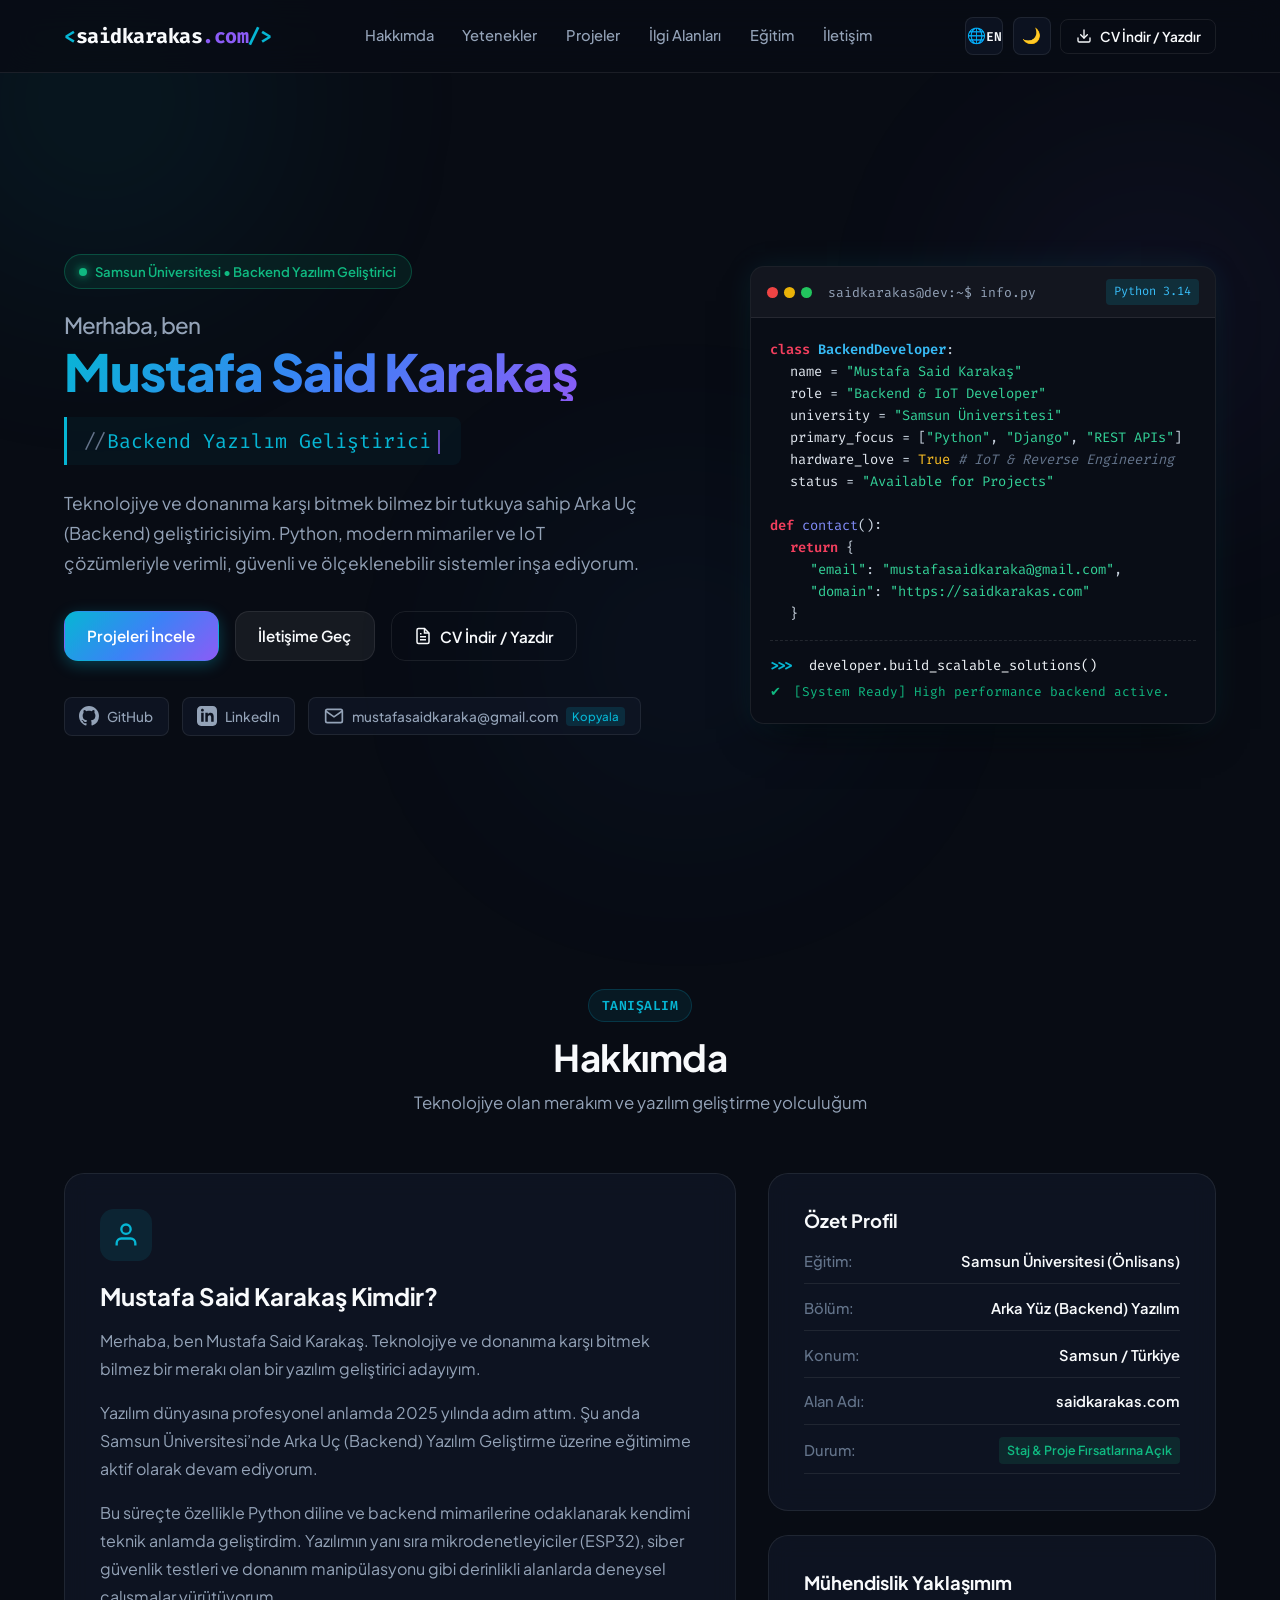
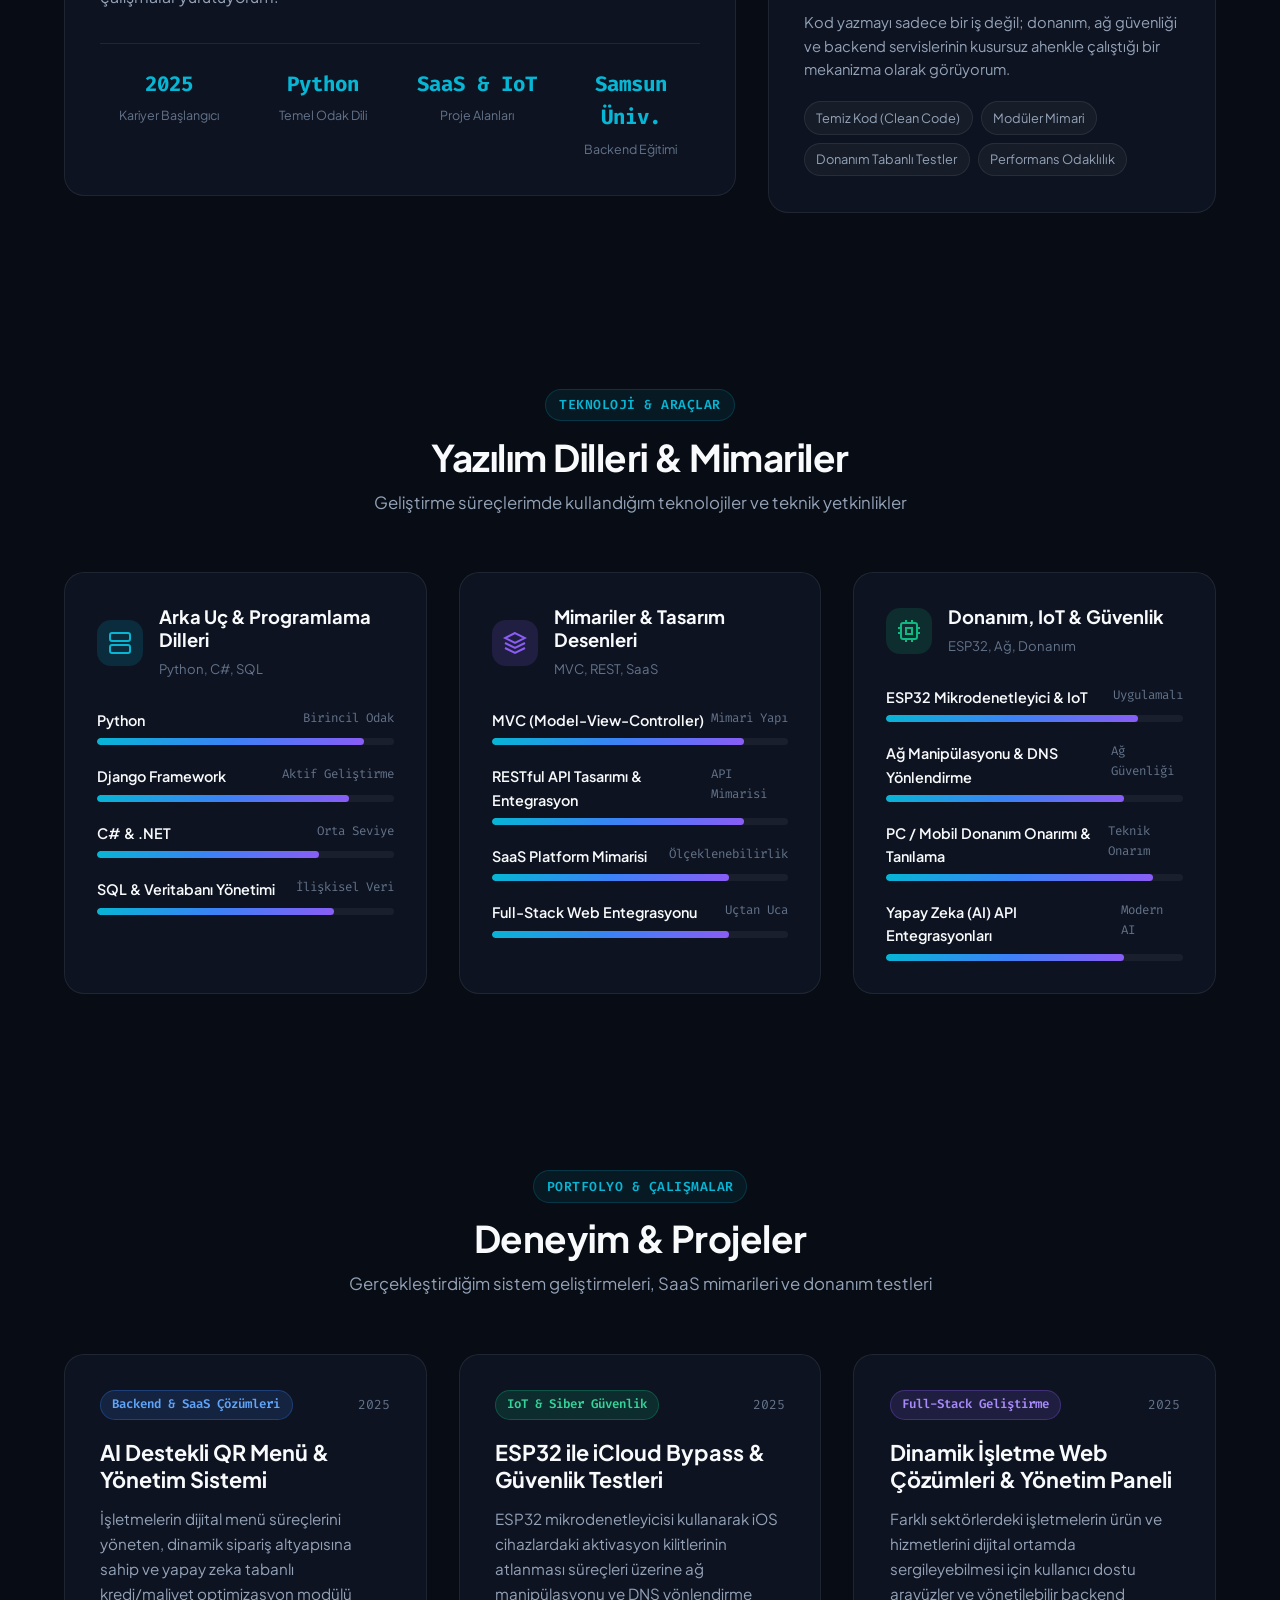
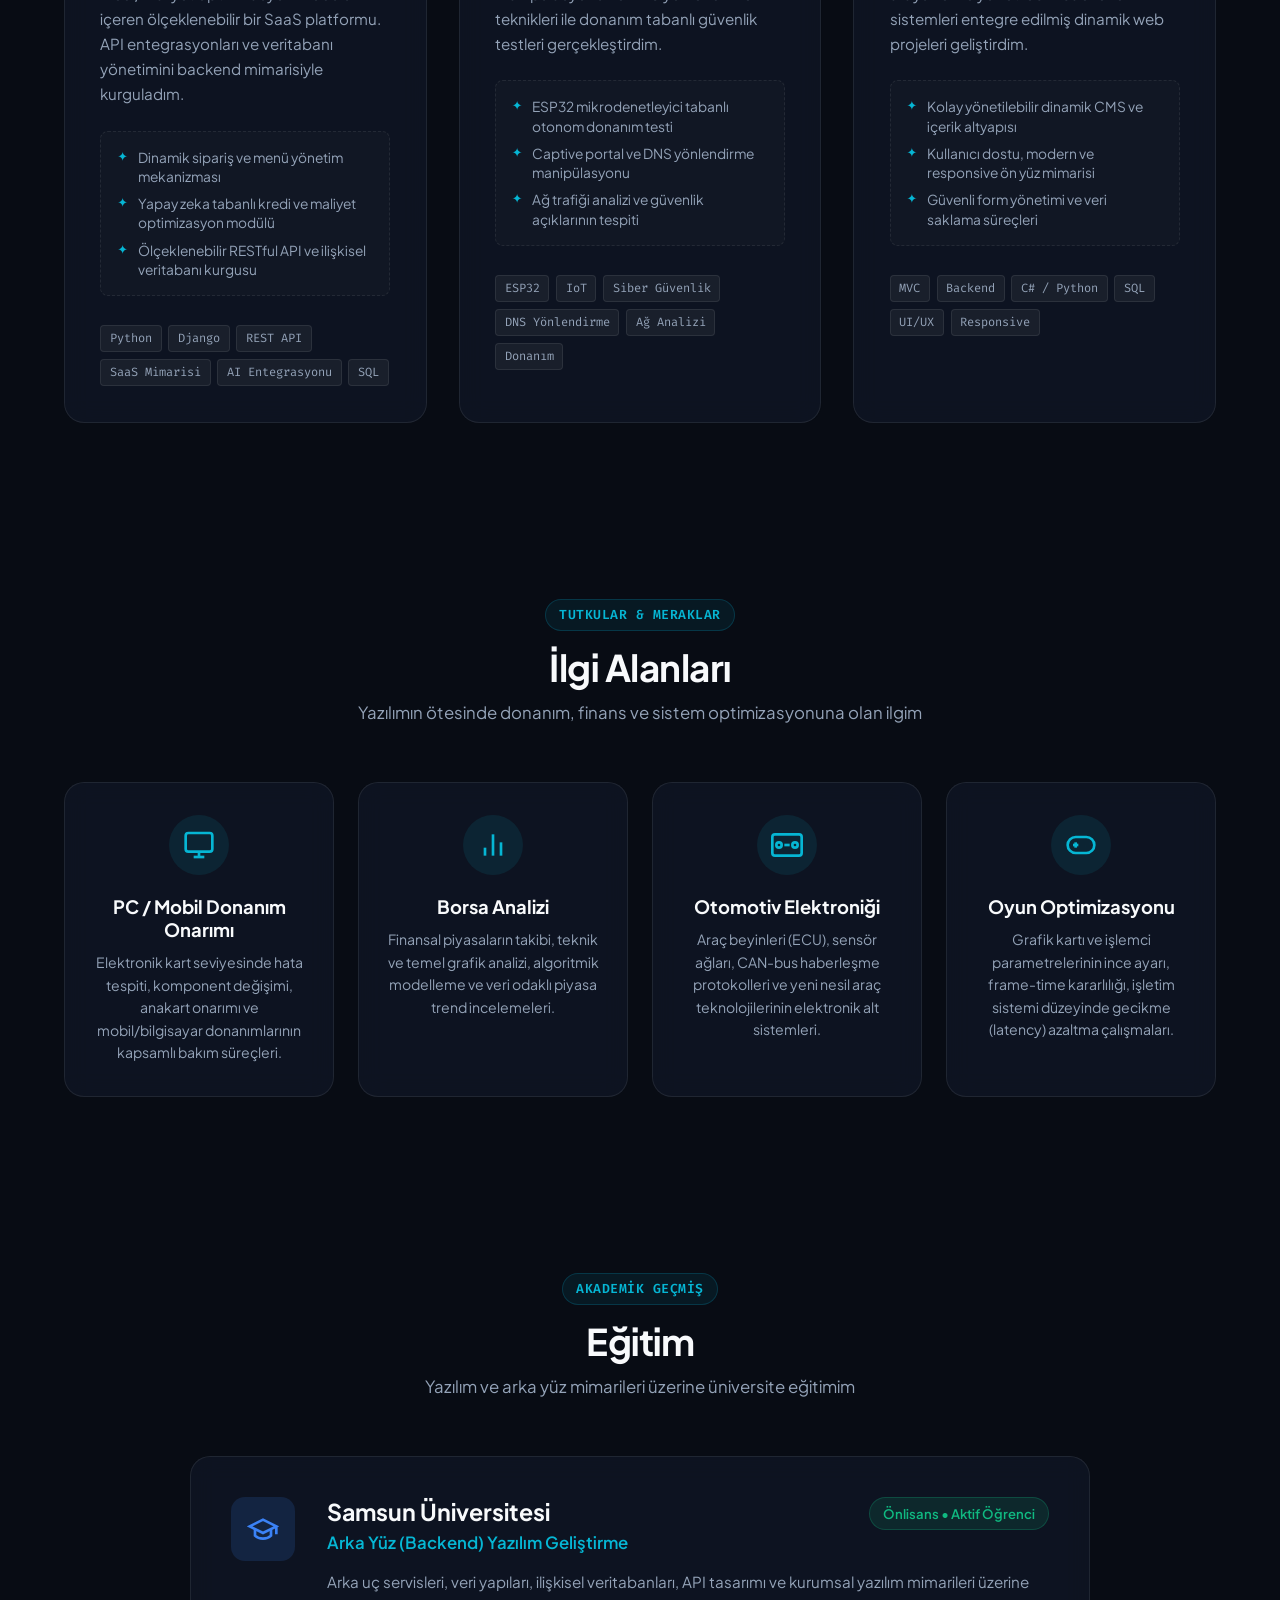
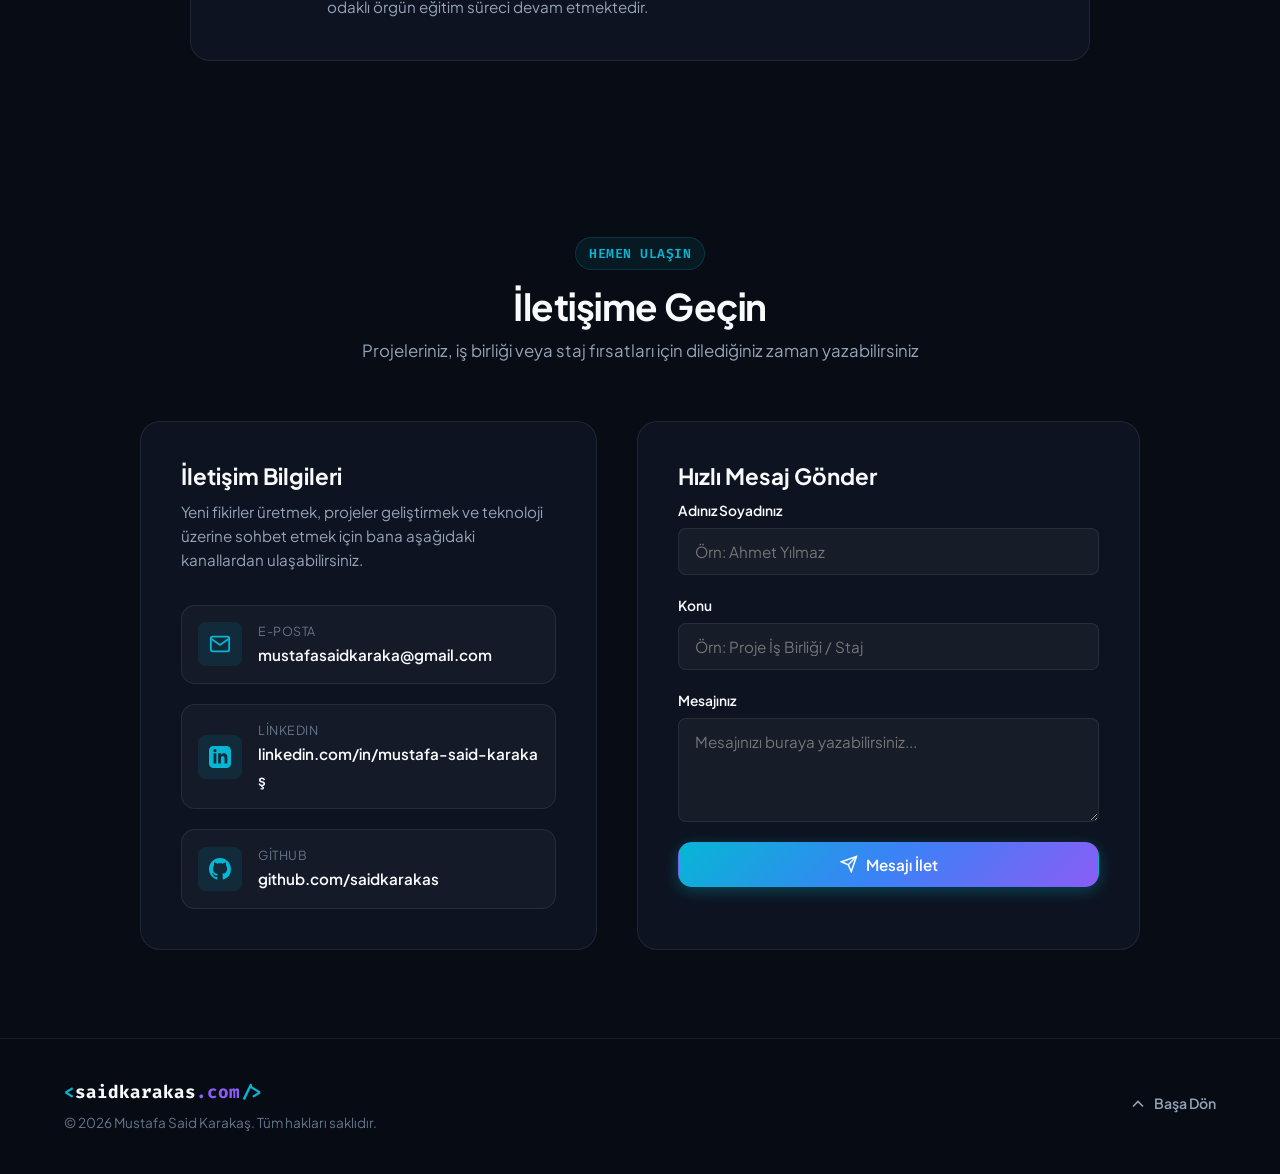
==== index.html @ e35d207f "feat: initial commit - personal portfolio and CV website" ====
<!DOCTYPE html>
<html lang="tr" data-theme="dark">
<head>
  <meta charset="UTF-8">
  <meta name="viewport" content="width=device-width, initial-scale=1.0">
  <title>Mustafa Said Karakaş | Backend Developer & Portfolyo</title>
  <meta name="description" content="Mustafa Said Karakaş - Backend Yazılım Geliştirici, Python & Django, Donanım & IoT Meraklısı. Kişisel portfolyo ve CV web sitesi.">
  <meta name="keywords" content="Mustafa Said Karakaş, Backend Developer, Python, Django, Samsun Üniversitesi, IoT, ESP32, SaaS, Portfolio, CV">
  <meta name="author" content="Mustafa Said Karakaş">
  
  <!-- Open Graph -->
  <meta property="og:title" content="Mustafa Said Karakaş | Backend Developer">
  <meta property="og:description" content="Samsun Üniversitesi Arka Yüz (Backend) Yazılım Geliştirme öğrencisi, Python & IoT geliştiricisi.">
  <meta property="og:type" content="website">
  <meta property="og:url" content="https://saidkarakas.com">

  <!-- Favicon -->
  <link rel="icon" type="image/svg+xml" href="favicon.svg">

  <!-- Google Fonts -->
  <link rel="preconnect" href="https://fonts.googleapis.com">
  <link rel="preconnect" href="https://fonts.gstatic.com" crossorigin>
  <link href="https://fonts.googleapis.com/css2?family=Fira+Code:wght@400;500;600&family=Plus+Jakarta+Sans:wght@300;400;500;600;700;800&display=swap" rel="stylesheet">

  <link rel="stylesheet" href="style.css">
</head>
<body>
  <!-- Ambient background glow elements -->
  <div class="ambient-glow glow-top-left" aria-hidden="true"></div>
  <div class="ambient-glow glow-top-right" aria-hidden="true"></div>
  <div class="ambient-glow glow-bottom-center" aria-hidden="true"></div>

  <!-- Header / Navigation -->
  <header class="navbar" id="navbar">
    <div class="container nav-container">
      <a href="#hero" class="nav-brand" aria-label="Ana Sayfa">
        <span class="brand-bracket">&lt;</span>
        <span class="brand-text">saidkarakas</span>
        <span class="brand-accent">.com</span>
        <span class="brand-bracket">/&gt;</span>
      </a>

      <nav class="nav-links" id="navLinks">
        <a href="#about" class="nav-link" data-i18n="nav.about">Hakkımda</a>
        <a href="#skills" class="nav-link" data-i18n="nav.skills">Yetenekler</a>
        <a href="#projects" class="nav-link" data-i18n="nav.projects">Projeler</a>
        <a href="#interests" class="nav-link" data-i18n="nav.interests">İlgi Alanları</a>
        <a href="#education" class="nav-link" data-i18n="nav.education">Eğitim</a>
        <a href="#contact" class="nav-link" data-i18n="nav.contact">İletişim</a>
      </nav>

      <div class="nav-actions">
        <!-- Dil Değiştirici (TR / EN) -->
        <button id="langToggleBtn" class="action-btn" title="Dili Değiştir / Switch Language" aria-label="Dili Değiştir">
          <span class="btn-icon">🌐</span>
          <span id="langLabel" class="lang-text">EN</span>
        </button>

        <!-- Tema Değiştirici (Dark / Light) -->
        <button id="themeToggleBtn" class="action-btn" title="Karanlık/Aydınlık Mod" aria-label="Tema Modunu Değiştir">
          <span id="themeIcon" class="btn-icon">🌙</span>
        </button>

        <!-- CV Yazdır / PDF İndir -->
        <button id="printCvBtn" class="btn btn-sm btn-outline cv-btn" title="CV Yazdır veya PDF olarak kaydet">
          <svg class="svg-icon" viewBox="0 0 24 24" width="16" height="16" stroke="currentColor" stroke-width="2" fill="none" stroke-linecap="round" stroke-linejoin="round">
            <path d="M21 15v4a2 2 0 0 1-2 2H5a2 2 0 0 1-2-2v-4"></path>
            <polyline points="7 10 12 15 17 10"></polyline>
            <line x1="12" y1="15" x2="12" y2="3"></line>
          </svg>
          <span data-i18n="hero.downloadCv">CV İndir</span>
        </button>

        <!-- Mobil Menü Hamburger -->
        <button id="mobileMenuBtn" class="mobile-toggle-btn" aria-label="Menüyü Aç/Kapat">
          <span></span>
          <span></span>
          <span></span>
        </button>
      </div>
    </div>
  </header>

  <main>
    <!-- HERO SECTION -->
    <section class="hero-section" id="hero">
      <div class="container hero-container">
        <div class="hero-content">
          <div class="status-badge">
            <span class="status-dot"></span>
            <span data-i18n="hero.status">Samsun Üniversitesi • Backend Yazılım Geliştirici</span>
          </div>

          <h1 class="hero-title">
            <span class="greeting" data-i18n="hero.greeting">Merhaba, ben</span>
            <span class="name-gradient">Mustafa Said Karakaş</span>
          </h1>

          <div class="typewriter-box">
            <span class="code-comment">// </span>
            <span class="typewriter-text" id="typewriterText"></span>
            <span class="typewriter-cursor">|</span>
          </div>

          <p class="hero-description" data-i18n="hero.desc">
            Teknolojiye ve donanıma karşı bitmek bilmez bir tutkuya sahip Arka Uç (Backend) geliştiricisiyim. Python, modern mimariler ve IoT çözümleriyle verimli, güvenli ve ölçeklenebilir sistemler inşa ediyorum.
          </p>

          <div class="hero-cta-group">
            <a href="#projects" class="btn btn-primary" data-i18n="hero.btnProjects">
              <span>Projeleri İncele</span>
              <svg class="svg-icon" viewBox="0 0 24 24" width="18" height="18" fill="none" stroke="currentColor" stroke-width="2"><path d="M5 12h14M12 5l7 7-7 7"/></svg>
            </a>
            <a href="#contact" class="btn btn-secondary" data-i18n="hero.btnContact">
              <svg class="svg-icon" viewBox="0 0 24 24" width="18" height="18" fill="none" stroke="currentColor" stroke-width="2"><path d="M4 4h16c1.1 0 2 .9 2 2v12c0 1.1-.9 2-2 2H4c-1.1 0-2-.9-2-2V6c0-1.1.9-2 2-2z"/><polyline points="22,6 12,13 2,6"/></svg>
              <span>İletişime Geç</span>
            </a>
            <button class="btn btn-outline" id="heroPrintCvBtn">
              <svg class="svg-icon" viewBox="0 0 24 24" width="18" height="18" fill="none" stroke="currentColor" stroke-width="2"><path d="M14 2H6a2 2 0 0 0-2 2v16a2 2 0 0 0 2 2h12a2 2 0 0 0 2-2V8z"></path><polyline points="14 2 14 8 20 8"></polyline><line x1="16" y1="13" x2="8" y2="13"></line><line x1="16" y1="17" x2="8" y2="17"></line><polyline points="10 9 9 9 8 9"></polyline></svg>
              <span data-i18n="hero.downloadCv">CV Görüntüle</span>
            </button>
          </div>

          <div class="hero-social-links">
            <a href="https://github.com/saidkarakas" target="_blank" rel="noopener noreferrer" class="social-icon" aria-label="GitHub Profil">
              <svg viewBox="0 0 24 24" width="20" height="20" fill="currentColor"><path d="M12 0C5.37 0 0 5.37 0 12c0 5.31 3.435 9.795 8.205 11.385.6.105.825-.255.825-.57 0-.285-.015-1.23-.015-2.235-3.015.555-3.795-.735-4.035-1.41-.135-.345-.72-1.41-1.23-1.695-.42-.225-1.02-.78-.015-.795.945-.015 1.62.87 1.845 1.23 1.08 1.815 2.805 1.305 3.495.99.105-.78.42-1.305.765-1.605-2.67-.3-5.46-1.335-5.46-5.925 0-1.305.465-2.385 1.23-3.225-.12-.3-.54-1.53.12-3.18 0 0 1.005-.315 3.3 1.23.96-.27 1.98-.405 3-.405s2.04.135 3 .405c2.295-1.56 3.3-1.23 3.3-1.23.66 1.65.24 2.88.12 3.18.765.84 1.23 1.905 1.23 3.225 0 4.605-2.805 5.625-5.475 5.925.435.375.81 1.095.81 2.22 0 1.605-.015 2.895-.015 3.3 0 .315.225.69.825.57A12.02 12.02 0 0024 12c0-6.63-5.37-12-12-12z"/></svg>
              <span>GitHub</span>
            </a>
            <a href="https://linkedin.com/in/mustafa-said-karakaş" target="_blank" rel="noopener noreferrer" class="social-icon" aria-label="LinkedIn Profil">
              <svg viewBox="0 0 24 24" width="20" height="20" fill="currentColor"><path d="M19 0h-14c-2.761 0-5 2.239-5 5v14c0 2.761 2.239 5 5 5h14c2.762 0 5-2.239 5-5v-14c0-2.761-2.238-5-5-5zm-11 19h-3v-11h3v11zm-1.5-12.268c-.966 0-1.75-.79-1.75-1.764s.784-1.764 1.75-1.764 1.75.79 1.75 1.764-.783 1.764-1.75 1.764zm13.5 12.268h-3v-5.604c0-3.368-4-3.113-4 0v5.604h-3v-11h3v1.765c1.396-2.586 7-2.777 7 2.476v6.759z"/></svg>
              <span>LinkedIn</span>
            </a>
            <button class="social-icon copy-email-btn" id="heroCopyEmailBtn" title="E-postayı Kopyala">
              <svg viewBox="0 0 24 24" width="20" height="20" fill="none" stroke="currentColor" stroke-width="2"><path d="M4 4h16c1.1 0 2 .9 2 2v12c0 1.1-.9 2-2 2H4c-1.1 0-2-.9-2-2V6c0-1.1.9-2 2-2z"/><polyline points="22,6 12,13 2,6"/></svg>
              <span id="heroCopyEmailText">mustafasaidkaraka@gmail.com</span>
              <span class="copy-badge" id="heroCopyBadge">Kopyala</span>
            </button>
          </div>
        </div>

        <!-- Hero Interactive Terminal Card -->
        <div class="hero-visual">
          <div class="terminal-card">
            <div class="terminal-header">
              <div class="terminal-dots">
                <span class="dot red"></span>
                <span class="dot yellow"></span>
                <span class="dot green"></span>
              </div>
              <div class="terminal-title">saidkarakas@dev:~$ info.py</div>
              <div class="terminal-badge">Python 3.14</div>
            </div>
            <div class="terminal-body">
              <div class="term-line"><span class="t-keyword">class</span> <span class="t-class">BackendDeveloper</span>:</div>
              <div class="term-line indent-1"><span class="t-prop">name</span> = <span class="t-str">"Mustafa Said Karakaş"</span></div>
              <div class="term-line indent-1"><span class="t-prop">role</span> = <span class="t-str">"Backend & IoT Developer"</span></div>
              <div class="term-line indent-1"><span class="t-prop">university</span> = <span class="t-str">"Samsun Üniversitesi"</span></div>
              <div class="term-line indent-1"><span class="t-prop">primary_focus</span> = [<span class="t-str">"Python"</span>, <span class="t-str">"Django"</span>, <span class="t-str">"REST APIs"</span>]</div>
              <div class="term-line indent-1"><span class="t-prop">hardware_love</span> = <span class="t-bool">True</span>  <span class="t-comment"># IoT & Reverse Engineering</span></div>
              <div class="term-line indent-1"><span class="t-prop">status</span> = <span class="t-str">"Available for Projects"</span></div>
              <div class="term-line"><br></div>
              <div class="term-line"><span class="t-keyword">def</span> <span class="t-func">contact</span>():</div>
              <div class="term-line indent-1"><span class="t-keyword">return</span> {</div>
              <div class="term-line indent-2"><span class="t-str">"email"</span>: <span class="t-str">"mustafasaidkaraka@gmail.com"</span>,</div>
              <div class="term-line indent-2"><span class="t-str">"domain"</span>: <span class="t-str">"https://saidkarakas.com"</span></div>
              <div class="term-line indent-1">}</div>
              <div class="term-prompt">
                <span class="term-arrow">&gt;&gt;&gt;</span>
                <span class="term-run">developer.build_scalable_solutions()</span>
              </div>
              <div class="term-output">
                <span class="output-check">✔</span> [System Ready] High performance backend active.
              </div>
            </div>
          </div>
        </div>
      </div>
    </section>

    <!-- ABOUT SECTION -->
    <section class="section about-section" id="about">
      <div class="container">
        <div class="section-header">
          <div class="section-tag" data-i18n="about.tag">Tanışalım</div>
          <h2 class="section-title" data-i18n="about.title">Hakkımda</h2>
          <p class="section-subtitle" data-i18n="about.subtitle">Teknolojiye olan merakım ve yazılım geliştirme yolculuğum</p>
        </div>

        <div class="about-grid">
          <div class="about-card main-bio-card">
            <div class="card-icon-badge">
              <svg viewBox="0 0 24 24" width="28" height="28" fill="none" stroke="currentColor" stroke-width="2"><path d="M20 21v-2a4 4 0 0 0-4-4H8a4 4 0 0 0-4 4v2"></path><circle cx="12" cy="7" r="4"></circle></svg>
            </div>
            <h3 class="about-heading" data-i18n="about.cardHeading">Mustafa Said Karakaş Kimdir?</h3>
            <p class="about-text" data-i18n="about.p1">
              Merhaba, ben <strong>Mustafa Said Karakaş</strong>. Teknolojiye ve donanıma karşı bitmek bilmez bir merakı olan bir yazılım geliştirici adayıyım. 
            </p>
            <p class="about-text" data-i18n="about.p2">
              Yazılım dünyasına profesyonel anlamda <strong>2025 yılında</strong> adım attım. Şu anda <strong>Samsun Üniversitesi’nde</strong> Arka Uç (Backend) Yazılım Geliştirme üzerine eğitimime aktif olarak devam ediyorum.
            </p>
            <p class="about-text" data-i18n="about.p3">
              Bu süreçte özellikle <strong>Python</strong> diline ve backend mimarilerine odaklanarak kendimi teknik anlamda geliştirdim. Yazılımın yanı sıra mikrodenetleyiciler (ESP32), siber güvenlik testleri ve donanım manipülasyonu gibi derinlikli alanlarda deneysel ve uygulamalı çalışmalar yürütüyorum.
            </p>

            <div class="highlights-row">
              <div class="highlight-item">
                <span class="hl-number">2025</span>
                <span class="hl-label" data-i18n="about.stat1">Kariyer Başlangıcı</span>
              </div>
              <div class="highlight-item">
                <span class="hl-number">Python</span>
                <span class="hl-label" data-i18n="about.stat2">Temel Odak Dili</span>
              </div>
              <div class="highlight-item">
                <span class="hl-number">SaaS & IoT</span>
                <span class="hl-label" data-i18n="about.stat3">Proje Alanları</span>
              </div>
              <div class="highlight-item">
                <span class="hl-number">Samsun Üniv.</span>
                <span class="hl-label" data-i18n="about.stat4">Backend Eğitimi</span>
              </div>
            </div>
          </div>

          <div class="about-sidebar">
            <div class="quick-info-card">
              <h4 class="quick-title" data-i18n="about.quickTitle">Özet Profil</h4>
              <ul class="quick-list">
                <li>
                  <span class="q-label" data-i18n="about.qEdu">Eğitim:</span>
                  <span class="q-val">Samsun Üniversitesi (Önlisans)</span>
                </li>
                <li>
                  <span class="q-label" data-i18n="about.qProg">Bölüm:</span>
                  <span class="q-val">Arka Yüz (Backend) Yazılım</span>
                </li>
                <li>
                  <span class="q-label" data-i18n="about.qLocation">Konum:</span>
                  <span class="q-val">Samsun / Türkiye</span>
                </li>
                <li>
                  <span class="q-label" data-i18n="about.qDomain">Alan Adı:</span>
                  <span class="q-val"><a href="https://saidkarakas.com">saidkarakas.com</a></span>
                </li>
                <li>
                  <span class="q-label" data-i18n="about.qStatus">Durum:</span>
                  <span class="q-val badge-available" data-i18n="about.qAvailable">Staj & Proje Fırsatlarına Açık</span>
                </li>
              </ul>
            </div>

            <div class="architecture-focus-card">
              <h4 class="quick-title" data-i18n="about.focusTitle">Mühendislik Yaklaşımım</h4>
              <p class="focus-desc" data-i18n="about.focusDesc">
                Kod yazmayı sadece bir iş değil; donanım, ağ güvenliği ve backend servislerinin kusursuz ahenkle çalıştığı bir mekanizma olarak görüyorum.
              </p>
              <div class="pill-group">
                <span class="tech-pill">Temiz Kod (Clean Code)</span>
                <span class="tech-pill">Modüler Mimari</span>
                <span class="tech-pill">Donanım Tabanlı Testler</span>
                <span class="tech-pill">Performans Odaklılık</span>
              </div>
            </div>
          </div>
        </div>
      </div>
    </section>

    <!-- SKILLS SECTION -->
    <section class="section skills-section" id="skills">
      <div class="container">
        <div class="section-header">
          <div class="section-tag" data-i18n="skills.tag">Teknoloji & Araçlar</div>
          <h2 class="section-title" data-i18n="skills.title">Yazılım Dilleri & Mimariler</h2>
          <p class="section-subtitle" data-i18n="skills.subtitle">Geliştirme süreçlerimde kullandığım teknolojiler ve teknik yetkinlikler</p>
        </div>

        <div class="skills-grid">
          <!-- Skill Card 1: Backend & Diller -->
          <div class="skill-category-card">
            <div class="skill-cat-header">
              <div class="cat-icon cat-backend">
                <svg viewBox="0 0 24 24" width="24" height="24" fill="none" stroke="currentColor" stroke-width="2"><rect x="2" y="2" width="20" height="8" rx="2" ry="2"></rect><rect x="2" y="14" width="20" height="8" rx="2" ry="2"></rect><line x1="6" y1="6" x2="6.01" y2="6"></line><line x1="6" y1="18" x2="6.01" y2="18"></line></svg>
              </div>
              <div>
                <h3 class="cat-name" data-i18n="skills.catBackend">Arka Uç & Programlama Dilleri</h3>
                <span class="cat-count">Python, C#, SQL</span>
              </div>
            </div>

            <div class="skill-items-list">
              <div class="skill-item">
                <div class="skill-info">
                  <span class="skill-name">Python</span>
                  <span class="skill-level" data-i18n="skills.primaryLevel">Birincil Odak</span>
                </div>
                <div class="progress-bar-bg">
                  <div class="progress-bar-fill" style="width: 90%;"></div>
                </div>
              </div>

              <div class="skill-item">
                <div class="skill-info">
                  <span class="skill-name">Django Framework</span>
                  <span class="skill-level" data-i18n="skills.advancedLevel">Aktif Geliştirme</span>
                </div>
                <div class="progress-bar-bg">
                  <div class="progress-bar-fill" style="width: 85%;"></div>
                </div>
              </div>

              <div class="skill-item">
                <div class="skill-info">
                  <span class="skill-name">C# & .NET</span>
                  <span class="skill-level">Orta Seviye</span>
                </div>
                <div class="progress-bar-bg">
                  <div class="progress-bar-fill" style="width: 75%;"></div>
                </div>
              </div>

              <div class="skill-item">
                <div class="skill-info">
                  <span class="skill-name">SQL & Veritabanı Yönetimi</span>
                  <span class="skill-level">İlişkisel Veri</span>
                </div>
                <div class="progress-bar-bg">
                  <div class="progress-bar-fill" style="width: 80%;"></div>
                </div>
              </div>
            </div>
          </div>

          <!-- Skill Card 2: Mimariler & Prensipler -->
          <div class="skill-category-card">
            <div class="skill-cat-header">
              <div class="cat-icon cat-arch">
                <svg viewBox="0 0 24 24" width="24" height="24" fill="none" stroke="currentColor" stroke-width="2"><polygon points="12 2 2 7 12 12 22 7 12 2"></polygon><polyline points="2 17 12 22 22 17"></polyline><polyline points="2 12 12 17 22 12"></polyline></svg>
              </div>
              <div>
                <h3 class="cat-name" data-i18n="skills.catArch">Mimariler & Tasarım Desenleri</h3>
                <span class="cat-count">MVC, REST, SaaS</span>
              </div>
            </div>

            <div class="skill-items-list">
              <div class="skill-item">
                <div class="skill-info">
                  <span class="skill-name">MVC (Model-View-Controller)</span>
                  <span class="skill-level">Mimari Yapı</span>
                </div>
                <div class="progress-bar-bg">
                  <div class="progress-bar-fill" style="width: 85%;"></div>
                </div>
              </div>

              <div class="skill-item">
                <div class="skill-info">
                  <span class="skill-name">RESTful API Tasarımı & Entegrasyon</span>
                  <span class="skill-level">API Mimarisi</span>
                </div>
                <div class="progress-bar-bg">
                  <div class="progress-bar-fill" style="width: 85%;"></div>
                </div>
              </div>

              <div class="skill-item">
                <div class="skill-info">
                  <span class="skill-name">SaaS Platform Mimarisi</span>
                  <span class="skill-level">Ölçeklenebilirlik</span>
                </div>
                <div class="progress-bar-bg">
                  <div class="progress-bar-fill" style="width: 80%;"></div>
                </div>
              </div>

              <div class="skill-item">
                <div class="skill-info">
                  <span class="skill-name">Full-Stack Web Entegrasyonu</span>
                  <span class="skill-level">Uçtan Uca</span>
                </div>
                <div class="progress-bar-bg">
                  <div class="progress-bar-fill" style="width: 80%;"></div>
                </div>
              </div>
            </div>
          </div>

          <!-- Skill Card 3: Donanım & Siber Güvenlik Testleri -->
          <div class="skill-category-card">
            <div class="skill-cat-header">
              <div class="cat-icon cat-hardware">
                <svg viewBox="0 0 24 24" width="24" height="24" fill="none" stroke="currentColor" stroke-width="2"><rect x="4" y="4" width="16" height="16" rx="2" ry="2"></rect><rect x="9" y="9" width="6" height="6"></rect><line x1="9" y1="1" x2="9" y2="4"></line><line x1="15" y1="1" x2="15" y2="4"></line><line x1="9" y1="20" x2="9" y2="23"></line><line x1="15" y1="20" x2="15" y2="23"></line><line x1="20" y1="9" x2="23" y2="9"></line><line x1="20" y1="14" x2="23" y2="14"></line><line x1="1" y1="9" x2="4" y2="9"></line><line x1="1" y1="14" x2="4" y2="14"></line></svg>
              </div>
              <div>
                <h3 class="cat-name" data-i18n="skills.catIot">Donanım, IoT & Güvenlik</h3>
                <span class="cat-count">ESP32, Ağ, Donanım</span>
              </div>
            </div>

            <div class="skill-items-list">
              <div class="skill-item">
                <div class="skill-info">
                  <span class="skill-name">ESP32 Mikrodenetleyici & IoT</span>
                  <span class="skill-level">Uygulamalı</span>
                </div>
                <div class="progress-bar-bg">
                  <div class="progress-bar-fill" style="width: 85%;"></div>
                </div>
              </div>

              <div class="skill-item">
                <div class="skill-info">
                  <span class="skill-name">Ağ Manipülasyonu & DNS Yönlendirme</span>
                  <span class="skill-level">Ağ Güvenliği</span>
                </div>
                <div class="progress-bar-bg">
                  <div class="progress-bar-fill" style="width: 80%;"></div>
                </div>
              </div>

              <div class="skill-item">
                <div class="skill-info">
                  <span class="skill-name">PC / Mobil Donanım Onarımı & Tanılama</span>
                  <span class="skill-level">Teknik Onarım</span>
                </div>
                <div class="progress-bar-bg">
                  <div class="progress-bar-fill" style="width: 90%;"></div>
                </div>
              </div>

              <div class="skill-item">
                <div class="skill-info">
                  <span class="skill-name">Yapay Zeka (AI) API Entegrasyonları</span>
                  <span class="skill-level">Modern AI</span>
                </div>
                <div class="progress-bar-bg">
                  <div class="progress-bar-fill" style="width: 80%;"></div>
                </div>
              </div>
            </div>
          </div>
        </div>
      </div>
    </section>

    <!-- PROJECTS & EXPERIENCE SECTION -->
    <section class="section projects-section" id="projects">
      <div class="container">
        <div class="section-header">
          <div class="section-tag" data-i18n="projects.tag">Portfolyo & Çalışmalar</div>
          <h2 class="section-title" data-i18n="projects.title">Deneyim & Projeler</h2>
          <p class="section-subtitle" data-i18n="projects.subtitle">Gerçekleştirdiğim sistem geliştirmeleri, SaaS mimarileri ve donanım testleri</p>
        </div>

        <div class="projects-grid">
          <!-- Proje 1: AI Destekli QR Menü & SaaS Platformu -->
          <article class="project-card featured-project">
            <div class="project-card-header">
              <div class="project-badge badge-saas">Backend & SaaS Çözümleri</div>
              <span class="project-year">2025</span>
            </div>
            <div class="project-body">
              <h3 class="project-title" data-i18n="projects.p1.title">AI Destekli QR Menü & Yönetim Sistemi</h3>
              <p class="project-description" data-i18n="projects.p1.desc">
                İşletmelerin dijital menü süreçlerini yöneten, dinamik sipariş altyapısına sahip ve yapay zeka tabanlı kredi/maliyet optimizasyon modülü içeren ölçeklenebilir bir SaaS platformu. API entegrasyonları ve veritabanı yönetimini backend mimarisiyle sıfırdan kurgulandı.
              </p>
              
              <div class="project-features">
                <div class="p-feature">
                  <span class="feature-bullet">✦</span>
                  <span data-i18n="projects.p1.f1">Dinamik sipariş ve menü yönetim mekanizması</span>
                </div>
                <div class="p-feature">
                  <span class="feature-bullet">✦</span>
                  <span data-i18n="projects.p1.f2">Yapay zeka tabanlı kredi ve maliyet optimizasyon modülü</span>
                </div>
                <div class="p-feature">
                  <span class="feature-bullet">✦</span>
                  <span data-i18n="projects.p1.f3">Ölçeklenebilir RESTful API ve ilişkisel veritabanı kurgusu</span>
                </div>
              </div>

              <div class="project-tags">
                <span class="tag">Python</span>
                <span class="tag">Django</span>
                <span class="tag">REST API</span>
                <span class="tag">SaaS Mimarisi</span>
                <span class="tag">AI Entegrasyonu</span>
                <span class="tag">SQL</span>
              </div>
            </div>
          </article>

          <!-- Proje 2: ESP32 ile iCloud Bypass & Güvenlik Testleri -->
          <article class="project-card">
            <div class="project-card-header">
              <div class="project-badge badge-iot">IoT & Siber Güvenlik</div>
              <span class="project-year">2025</span>
            </div>
            <div class="project-body">
              <h3 class="project-title" data-i18n="projects.p2.title">ESP32 ile iCloud Bypass & Güvenlik Testleri</h3>
              <p class="project-description" data-i18n="projects.p2.desc">
                ESP32 mikrodenetleyicisi kullanarak iOS cihazlardaki aktivasyon kilitlerinin atlanması süreçleri üzerine ağ manipülasyonu ve DNS yönlendirme teknikleri ile donanım tabanlı güvenlik testleri gerçekleştirildi.
              </p>
              
              <div class="project-features">
                <div class="p-feature">
                  <span class="feature-bullet">✦</span>
                  <span data-i18n="projects.p2.f1">ESP32 mikrodenetleyici tabanlı otonom donanım testi</span>
                </div>
                <div class="p-feature">
                  <span class="feature-bullet">✦</span>
                  <span data-i18n="projects.p2.f2">Captive portal ve DNS yönlendirme manipülasyonu</span>
                </div>
                <div class="p-feature">
                  <span class="feature-bullet">✦</span>
                  <span data-i18n="projects.p2.f3">Ağ trafiği analizi ve güvenlik açıklarının tespiti</span>
                </div>
              </div>

              <div class="project-tags">
                <span class="tag">ESP32</span>
                <span class="tag">IoT</span>
                <span class="tag">Siber Güvenlik</span>
                <span class="tag">DNS Yönlendirme</span>
                <span class="tag">Ağ Analizi</span>
                <span class="tag">Donanım</span>
              </div>
            </div>
          </article>

          <!-- Proje 3: Full-Stack Geliştirme -->
          <article class="project-card">
            <div class="project-card-header">
              <div class="project-badge badge-web">Full-Stack Geliştirme</div>
              <span class="project-year">2025</span>
            </div>
            <div class="project-body">
              <h3 class="project-title" data-i18n="projects.p3.title">Dinamik İşletme Web Çözümleri & Yönetim Paneli</h3>
              <p class="project-description" data-i18n="projects.p3.desc">
                Farklı sektörlerdeki işletmelerin ürün ve hizmetlerini dijital ortamda sergileyebilmesi için kullanıcı dostu arayüzler ve yönetilebilir backend sistemleri entegre edilmiş dinamik web projeleri geliştirildi.
              </p>
              
              <div class="project-features">
                <div class="p-feature">
                  <span class="feature-bullet">✦</span>
                  <span data-i18n="projects.p3.f1">Kolay yönetilebilir dinamik CMS ve içerik altyapısı</span>
                </div>
                <div class="p-feature">
                  <span class="feature-bullet">✦</span>
                  <span data-i18n="projects.p3.f2">Kullanıcı dostu, modern ve responsive ön yüz mimarisi</span>
                </div>
                <div class="p-feature">
                  <span class="feature-bullet">✦</span>
                  <span data-i18n="projects.p3.f3">Güvenli form yönetimi ve veri saklama süreçleri</span>
                </div>
              </div>

              <div class="project-tags">
                <span class="tag">MVC</span>
                <span class="tag">Backend</span>
                <span class="tag">C# / Python</span>
                <span class="tag">SQL</span>
                <span class="tag">UI/UX</span>
                <span class="tag">Responsive</span>
              </div>
            </div>
          </article>
        </div>
      </div>
    </section>

    <!-- INTERESTS SECTION -->
    <section class="section interests-section" id="interests">
      <div class="container">
        <div class="section-header">
          <div class="section-tag" data-i18n="interests.tag">Tutkular & Meraklar</div>
          <h2 class="section-title" data-i18n="interests.title">İlgi Alanları</h2>
          <p class="section-subtitle" data-i18n="interests.subtitle">Yazılımın ötesinde donanım, finans ve sistem optimizasyonuna olan ilgim</p>
        </div>

        <div class="interests-grid">
          <!-- İlgi 1: PC/Mobil Donanım Onarımı -->
          <div class="interest-box">
            <div class="interest-icon-wrap">
              <svg viewBox="0 0 24 24" width="32" height="32" fill="none" stroke="currentColor" stroke-width="2"><rect x="2" y="3" width="20" height="14" rx="2" ry="2"></rect><line x1="8" y1="21" x2="16" y2="21"></line><line x1="12" y1="17" x2="12" y2="21"></line></svg>
            </div>
            <h3 class="interest-title" data-i18n="interests.i1.title">PC / Mobil Donanım Onarımı</h3>
            <p class="interest-text" data-i18n="interests.i1.desc">
              Elektronik kart seviyesinde hata tespiti, komponent değişimi, anakart onarımı ve mobil/bilgisayar donanımlarının kapsamlı bakım süreçleri.
            </p>
          </div>

          <!-- İlgi 2: Borsa Analizi -->
          <div class="interest-box">
            <div class="interest-icon-wrap">
              <svg viewBox="0 0 24 24" width="32" height="32" fill="none" stroke="currentColor" stroke-width="2"><line x1="18" y1="20" x2="18" y2="10"></line><line x1="12" y1="20" x2="12" y2="4"></line><line x1="6" y1="20" x2="6" y2="14"></line></svg>
            </div>
            <h3 class="interest-title" data-i18n="interests.i2.title">Borsa Analizi</h3>
            <p class="interest-text" data-i18n="interests.i2.desc">
              Finansal piyasaların takibi, teknik ve temel grafik analizi, algoritmik modelleme ve veri odaklı piyasa trend incelemeleri.
            </p>
          </div>

          <!-- İlgi 3: Otomotiv Elektroniği -->
          <div class="interest-box">
            <div class="interest-icon-wrap">
              <svg viewBox="0 0 24 24" width="32" height="32" fill="none" stroke="currentColor" stroke-width="2"><rect x="1" y="4" width="22" height="16" rx="2" ry="2"></rect><circle cx="6" cy="12" r="2"></circle><circle cx="18" cy="12" r="2"></circle><path d="M10 12h4"></path></svg>
            </div>
            <h3 class="interest-title" data-i18n="interests.i3.title">Otomotiv Elektroniği</h3>
            <p class="interest-text" data-i18n="interests.i3.desc">
              Araç beyinleri (ECU), sensör ağları, CAN-bus haberleşme protokolleri ve yeni nesil araç teknolojilerinin elektronik alt sistemleri.
            </p>
          </div>

          <!-- İlgi 4: Oyun Optimizasyonu -->
          <div class="interest-box">
            <div class="interest-icon-wrap">
              <svg viewBox="0 0 24 24" width="32" height="32" fill="none" stroke="currentColor" stroke-width="2"><line x1="6" y1="12" x2="10" y2="12"></line><line x1="8" y1="10" x2="8" y2="14"></line><line x1="15" y1="13" x2="15.01" y2="13"></line><line x1="18" y1="11" x2="18.01" y2="11"></line><rect x="2" y="6" width="20" height="12" rx="6"></rect></svg>
            </div>
            <h3 class="interest-title" data-i18n="interests.i4.title">Oyun Optimizasyonu</h3>
            <p class="interest-text" data-i18n="interests.i4.desc">
              Grafik kartı ve işlemci parametrelerinin ince ayarı, frame-time kararlılığı, işletim sistemi düzeyinde gecikme (latency) azaltma çalışmaları.
            </p>
          </div>
        </div>
      </div>
    </section>

    <!-- EDUCATION SECTION -->
    <section class="section education-section" id="education">
      <div class="container">
        <div class="section-header">
          <div class="section-tag" data-i18n="edu.tag">Akademik Geçmiş</div>
          <h2 class="section-title" data-i18n="edu.title">Eğitim</h2>
          <p class="section-subtitle" data-i18n="edu.subtitle">Yazılım ve arka yüz mimarileri üzerine üniversite eğitimim</p>
        </div>

        <div class="education-card">
          <div class="edu-logo-badge">
            <svg viewBox="0 0 24 24" width="32" height="32" fill="none" stroke="currentColor" stroke-width="2"><path d="M22 10v6M2 10l10-5 10 5-10 5z"></path><path d="M6 12v5c3 3 9 3 12 0v-5"></path></svg>
          </div>
          <div class="edu-details">
            <div class="edu-top">
              <div>
                <h3 class="edu-school" data-i18n="edu.school">Samsun Üniversitesi</h3>
                <span class="edu-program" data-i18n="edu.program">Arka Yüz (Backend) Yazılım Geliştirme</span>
              </div>
              <div class="edu-badge" data-i18n="edu.badge">Önlisans • Aktif Öğrenci</div>
            </div>
            <p class="edu-desc" data-i18n="edu.desc">
              Arka uç servisleri, veri yapıları, ilişkisel veritabanları, API tasarımı ve kurumsal yazılım mimarileri üzerine odaklı örgün eğitim süreci devam etmektedir.
            </p>
          </div>
        </div>
      </div>
    </section>

    <!-- CONTACT SECTION -->
    <section class="section contact-section" id="contact">
      <div class="container">
        <div class="section-header">
          <div class="section-tag" data-i18n="contact.tag">Hemen Ulaşın</div>
          <h2 class="section-title" data-i18n="contact.title">İletişime Geçin</h2>
          <p class="section-subtitle" data-i18n="contact.subtitle">Projeleriniz, iş birliği veya staj fırsatları için dilediğiniz zaman yazabilirsiniz</p>
        </div>

        <div class="contact-grid">
          <!-- İletişim Kanalları Kartı -->
          <div class="contact-info-card">
            <h3 class="contact-card-title" data-i18n="contact.channelsTitle">İletişim Bilgileri</h3>
            <p class="contact-card-desc" data-i18n="contact.channelsDesc">
              Yeni fikirler üretmek, projeler geliştirmek ve teknoloji üzerine sohbet etmek için bana aşağıdaki kanallardan ulaşabilirsiniz.
            </p>

            <div class="contact-items">
              <a href="mailto:mustafasaidkaraka@gmail.com" class="contact-row">
                <div class="contact-icon">
                  <svg viewBox="0 0 24 24" width="22" height="22" fill="none" stroke="currentColor" stroke-width="2"><path d="M4 4h16c1.1 0 2 .9 2 2v12c0 1.1-.9 2-2 2H4c-1.1 0-2-.9-2-2V6c0-1.1.9-2 2-2z"/><polyline points="22,6 12,13 2,6"/></svg>
                </div>
                <div>
                  <span class="c-title" data-i18n="contact.emailLabel">E-Posta</span>
                  <span class="c-val">mustafasaidkaraka@gmail.com</span>
                </div>
              </a>

              <a href="https://linkedin.com/in/mustafa-said-karakaş" target="_blank" rel="noopener noreferrer" class="contact-row">
                <div class="contact-icon">
                  <svg viewBox="0 0 24 24" width="22" height="22" fill="currentColor"><path d="M19 0h-14c-2.761 0-5 2.239-5 5v14c0 2.761 2.239 5 5 5h14c2.762 0 5-2.239 5-5v-14c0-2.761-2.238-5-5-5zm-11 19h-3v-11h3v11zm-1.5-12.268c-.966 0-1.75-.79-1.75-1.764s.784-1.764 1.75-1.764 1.75.79 1.75 1.764-.783 1.764-1.75 1.764zm13.5 12.268h-3v-5.604c0-3.368-4-3.113-4 0v5.604h-3v-11h3v1.765c1.396-2.586 7-2.777 7 2.476v6.759z"/></svg>
                </div>
                <div>
                  <span class="c-title">LinkedIn</span>
                  <span class="c-val">linkedin.com/in/mustafa-said-karakaş</span>
                </div>
              </a>

              <a href="https://github.com/saidkarakas" target="_blank" rel="noopener noreferrer" class="contact-row">
                <div class="contact-icon">
                  <svg viewBox="0 0 24 24" width="22" height="22" fill="currentColor"><path d="M12 0C5.37 0 0 5.37 0 12c0 5.31 3.435 9.795 8.205 11.385.6.105.825-.255.825-.57 0-.285-.015-1.23-.015-2.235-3.015.555-3.795-.735-4.035-1.41-.135-.345-.72-1.41-1.23-1.695-.42-.225-1.02-.78-.015-.795.945-.015 1.62.87 1.845 1.23 1.08 1.815 2.805 1.305 3.495.99.105-.78.42-1.305.765-1.605-2.67-.3-5.46-1.335-5.46-5.925 0-1.305.465-2.385 1.23-3.225-.12-.3-.54-1.53.12-3.18 0 0 1.005-.315 3.3 1.23.96-.27 1.98-.405 3-.405s2.04.135 3 .405c2.295-1.56 3.3-1.23 3.3-1.23.66 1.65.24 2.88.12 3.18.765.84 1.23 1.905 1.23 3.225 0 4.605-2.805 5.625-5.475 5.925.435.375.81 1.095.81 2.22 0 1.605-.015 2.895-.015 3.3 0 .315.225.69.825.57A12.02 12.02 0 0024 12c0-6.63-5.37-12-12-12z"/></svg>
                </div>
                <div>
                  <span class="c-title">GitHub</span>
                  <span class="c-val">github.com/saidkarakas</span>
                </div>
              </a>
            </div>
          </div>

          <!-- Hızlı Mesaj Formu (Doğrudan mailto tetikler) -->
          <div class="contact-form-card">
            <h3 class="contact-card-title" data-i18n="contact.formTitle">Hızlı Mesaj Gönder</h3>
            <form id="contactForm" class="contact-form">
              <div class="form-group">
                <label for="senderName" data-i18n="contact.formName">Adınız Soyadınız</label>
                <input type="text" id="senderName" required placeholder="Örn: Ahmet Yılmaz">
              </div>

              <div class="form-group">
                <label for="senderSubject" data-i18n="contact.formSubject">Konu</label>
                <input type="text" id="senderSubject" required placeholder="Örn: Proje İş Birliği / Staj">
              </div>

              <div class="form-group">
                <label for="senderMessage" data-i18n="contact.formMessage">Mesajınız</label>
                <textarea id="senderMessage" rows="4" required placeholder="Mesajınızı buraya yazabilirsiniz..."></textarea>
              </div>

              <button type="submit" class="btn btn-primary btn-block" id="sendFormBtn">
                <svg class="svg-icon" viewBox="0 0 24 24" width="18" height="18" fill="none" stroke="currentColor" stroke-width="2"><line x1="22" y1="2" x2="11" y2="13"></line><polygon points="22 2 15 22 11 13 2 9 22 2"></polygon></svg>
                <span data-i18n="contact.sendBtn">Mesajı İlet</span>
              </button>
            </form>
          </div>
        </div>
      </div>
    </section>
  </main>

  <!-- FOOTER -->
  <footer class="footer">
    <div class="container footer-container">
      <div class="footer-left">
        <a href="#hero" class="footer-brand">
          <span class="brand-bracket">&lt;</span>saidkarakas<span class="brand-accent">.com</span><span class="brand-bracket">/&gt;</span>
        </a>
        <p class="footer-copy">
          © <span id="currentYear">2026</span> Mustafa Said Karakaş. <span data-i18n="footer.rights">Tüm hakları saklıdır.</span>
        </p>
      </div>
      <div class="footer-right">
        <a href="#hero" class="back-to-top" title="Yukarı Çık" aria-label="Yukarı Çık">
          <svg viewBox="0 0 24 24" width="20" height="20" fill="none" stroke="currentColor" stroke-width="2"><polyline points="18 15 12 9 6 15"></polyline></svg>
          <span data-i18n="footer.top">Başa Dön</span>
        </a>
      </div>
    </div>
  </footer>

  <script src="script.js"></script>
</body>
</html>
---- style.css ----
/* ==========================================================================
   MUSTAFA SAİD KARAKAŞ - PORTFOLIO & CV DESIGN SYSTEM
   Modern, Dark-First, Glassmorphic, Print-Optimized
   ========================================================================== */

:root {
  /* Color Palette - Dark Theme Default */
  --bg-primary: #080c14;
  --bg-secondary: #0f172a;
  --bg-card: rgba(17, 24, 39, 0.7);
  --bg-card-hover: rgba(30, 41, 59, 0.8);
  --bg-glass: rgba(255, 255, 255, 0.03);
  
  --border-color: rgba(255, 255, 255, 0.08);
  --border-glow: rgba(6, 182, 212, 0.3);
  
  --text-primary: #f8fafc;
  --text-secondary: #94a3b8;
  --text-muted: #64748b;
  
  --accent-cyan: #06b6d4;
  --accent-blue: #3b82f6;
  --accent-purple: #8b5cf6;
  --accent-emerald: #10b981;
  --accent-amber: #f59e0b;
  --accent-rose: #f43f5e;
  
  --grad-primary: linear-gradient(135deg, #06b6d4 0%, #3b82f6 50%, #8b5cf6 100%);
  --grad-surface: linear-gradient(180deg, rgba(255, 255, 255, 0.04) 0%, rgba(255, 255, 255, 0.01) 100%);
  
  --font-sans: 'Plus Jakarta Sans', system-ui, -apple-system, sans-serif;
  --font-mono: 'Fira Code', monospace;
  
  --shadow-sm: 0 2px 8px rgba(0, 0, 0, 0.2);
  --shadow-md: 0 10px 30px -10px rgba(0, 0, 0, 0.5);
  --shadow-lg: 0 20px 40px -15px rgba(0, 0, 0, 0.7);
  --shadow-glow: 0 0 25px rgba(6, 182, 212, 0.2);
  
  --radius-sm: 8px;
  --radius-md: 14px;
  --radius-lg: 20px;
  --radius-full: 9999px;
  
  --transition: all 0.25s cubic-bezier(0.16, 1, 0.3, 1);
}

/* Light Theme Variables */
[data-theme="light"] {
  --bg-primary: #f8fafc;
  --bg-secondary: #f1f5f9;
  --bg-card: rgba(255, 255, 255, 0.85);
  --bg-card-hover: rgba(255, 255, 255, 0.98);
  --bg-glass: rgba(0, 0, 0, 0.02);
  
  --border-color: rgba(148, 163, 184, 0.25);
  --border-glow: rgba(2, 132, 199, 0.2);
  
  --text-primary: #0f172a;
  --text-secondary: #475569;
  --text-muted: #94a3b8;
  
  --grad-surface: linear-gradient(180deg, rgba(255, 255, 255, 0.9) 0%, rgba(241, 245, 249, 0.7) 100%);
  --shadow-md: 0 10px 25px -5px rgba(0, 0, 0, 0.06);
  --shadow-lg: 0 20px 35px -10px rgba(0, 0, 0, 0.08);
}

/* Base Reset & Styles */
*, *::before, *::after {
  box-sizing: border-box;
  margin: 0;
  padding: 0;
}

html {
  scroll-behavior: smooth;
  font-size: 16px;
}

body {
  font-family: var(--font-sans);
  background-color: var(--bg-primary);
  color: var(--text-primary);
  line-height: 1.6;
  overflow-x: hidden;
  transition: background-color 0.3s ease, color 0.3s ease;
  min-height: 100vh;
}

/* Ambient Background Lights */
.ambient-glow {
  position: fixed;
  border-radius: 50%;
  filter: blur(120px);
  pointer-events: none;
  z-index: 0;
  opacity: 0.4;
  transition: opacity 0.5s ease;
}

.glow-top-left {
  top: -150px;
  left: -150px;
  width: 500px;
  height: 500px;
  background: radial-gradient(circle, rgba(6, 182, 212, 0.35), transparent 70%);
}

.glow-top-right {
  top: 10%;
  right: -100px;
  width: 450px;
  height: 450px;
  background: radial-gradient(circle, rgba(139, 92, 246, 0.3), transparent 70%);
}

.glow-bottom-center {
  bottom: 5%;
  left: 30%;
  width: 600px;
  height: 400px;
  background: radial-gradient(circle, rgba(59, 130, 246, 0.2), transparent 70%);
}

/* Container */
.container {
  width: 100%;
  max-width: 1200px;
  margin: 0 auto;
  padding: 0 1.5rem;
  position: relative;
  z-index: 1;
}

/* Typography Helpers */
h1, h2, h3, h4 {
  color: var(--text-primary);
  line-height: 1.25;
  font-weight: 700;
}

p {
  color: var(--text-secondary);
}

a {
  color: inherit;
  text-decoration: none;
  transition: var(--transition);
}

/* Buttons */
.btn {
  display: inline-flex;
  align-items: center;
  justify-content: center;
  gap: 0.5rem;
  padding: 0.75rem 1.4rem;
  font-size: 0.95rem;
  font-weight: 600;
  border-radius: var(--radius-md);
  cursor: pointer;
  border: 1px solid transparent;
  transition: var(--transition);
  font-family: var(--font-sans);
  text-decoration: none;
}

.btn-sm {
  padding: 0.5rem 0.9rem;
  font-size: 0.85rem;
  border-radius: var(--radius-sm);
}

.btn-primary {
  background: var(--grad-primary);
  color: #ffffff;
  box-shadow: 0 4px 15px rgba(6, 182, 212, 0.3);
}

.btn-primary:hover {
  transform: translateY(-2px);
  box-shadow: 0 8px 25px rgba(6, 182, 212, 0.45);
}

.btn-secondary {
  background: rgba(255, 255, 255, 0.06);
  border-color: var(--border-color);
  color: var(--text-primary);
}

.btn-secondary:hover {
  background: rgba(255, 255, 255, 0.12);
  transform: translateY(-2px);
}

.btn-outline {
  background: transparent;
  border-color: var(--border-color);
  color: var(--text-primary);
}

.btn-outline:hover {
  border-color: var(--accent-cyan);
  color: var(--accent-cyan);
  background: rgba(6, 182, 212, 0.05);
}

.btn-block {
  width: 100%;
}

/* NAVBAR */
.navbar {
  position: sticky;
  top: 0;
  z-index: 100;
  backdrop-filter: blur(16px);
  -webkit-backdrop-filter: blur(16px);
  background: rgba(8, 12, 20, 0.8);
  border-bottom: 1px solid var(--border-color);
  transition: var(--transition);
}

[data-theme="light"] .navbar {
  background: rgba(248, 250, 252, 0.85);
}

.nav-container {
  display: flex;
  align-items: center;
  justify-content: space-between;
  height: 72px;
}

.nav-brand {
  font-family: var(--font-mono);
  font-size: 1.25rem;
  font-weight: 700;
  color: var(--text-primary);
  display: flex;
  align-items: center;
  letter-spacing: -0.5px;
}

.brand-bracket {
  color: var(--accent-cyan);
}

.brand-accent {
  color: var(--accent-purple);
}

.nav-links {
  display: flex;
  align-items: center;
  gap: 1.8rem;
}

.nav-link {
  font-size: 0.92rem;
  font-weight: 500;
  color: var(--text-secondary);
  position: relative;
  padding: 0.3rem 0;
}

.nav-link:hover, .nav-link.active {
  color: var(--accent-cyan);
}

.nav-link::after {
  content: '';
  position: absolute;
  bottom: 0;
  left: 0;
  width: 0;
  height: 2px;
  background: var(--accent-cyan);
  transition: width 0.25s ease;
}

.nav-link:hover::after, .nav-link.active::after {
  width: 100%;
}

.nav-actions {
  display: flex;
  align-items: center;
  gap: 0.6rem;
}

.action-btn {
  width: 38px;
  height: 38px;
  border-radius: var(--radius-sm);
  background: var(--bg-card);
  border: 1px solid var(--border-color);
  color: var(--text-primary);
  display: flex;
  align-items: center;
  justify-content: center;
  cursor: pointer;
  transition: var(--transition);
  font-size: 0.95rem;
}

.action-btn:hover {
  border-color: var(--accent-cyan);
  color: var(--accent-cyan);
  transform: translateY(-1px);
}

.lang-text {
  font-family: var(--font-mono);
  font-weight: 600;
  font-size: 0.8rem;
}

.mobile-toggle-btn {
  display: none;
  flex-direction: column;
  justify-content: space-between;
  width: 38px;
  height: 38px;
  padding: 10px 8px;
  background: var(--bg-card);
  border: 1px solid var(--border-color);
  border-radius: var(--radius-sm);
  cursor: pointer;
}

.mobile-toggle-btn span {
  width: 100%;
  height: 2px;
  background-color: var(--text-primary);
  border-radius: 2px;
  transition: var(--transition);
}

/* HERO SECTION */
.hero-section {
  padding: 5rem 0 4rem;
  min-height: calc(100vh - 72px);
  display: flex;
  align-items: center;
}

.hero-container {
  display: grid;
  grid-template-columns: 1.15fr 0.85fr;
  gap: 3.5rem;
  align-items: center;
}

.status-badge {
  display: inline-flex;
  align-items: center;
  gap: 0.5rem;
  padding: 0.4rem 0.9rem;
  border-radius: var(--radius-full);
  background: rgba(16, 185, 129, 0.1);
  border: 1px solid rgba(16, 185, 129, 0.3);
  font-size: 0.82rem;
  font-weight: 600;
  color: var(--accent-emerald);
  margin-bottom: 1.5rem;
}

.status-dot {
  width: 8px;
  height: 8px;
  border-radius: 50%;
  background: var(--accent-emerald);
  box-shadow: 0 0 10px var(--accent-emerald);
  animation: pulse 2s infinite;
}

@keyframes pulse {
  0% { transform: scale(0.95); box-shadow: 0 0 0 0 rgba(16, 185, 129, 0.7); }
  70% { transform: scale(1.05); box-shadow: 0 0 0 8px rgba(16, 185, 129, 0); }
  100% { transform: scale(0.95); box-shadow: 0 0 0 0 rgba(16, 185, 129, 0); }
}

.hero-title {
  font-size: 3.2rem;
  font-weight: 800;
  line-height: 1.15;
  margin-bottom: 1rem;
  letter-spacing: -1px;
}

.greeting {
  display: block;
  font-size: 1.4rem;
  font-weight: 500;
  color: var(--text-secondary);
  margin-bottom: 0.2rem;
}

.name-gradient {
  background: var(--grad-primary);
  -webkit-background-clip: text;
  -webkit-text-fill-color: transparent;
  display: inline-block;
}

.typewriter-box {
  font-family: var(--font-mono);
  font-size: 1.25rem;
  color: var(--accent-cyan);
  background: rgba(6, 182, 212, 0.05);
  border-left: 3px solid var(--accent-cyan);
  padding: 0.5rem 1rem;
  border-radius: 0 var(--radius-sm) var(--radius-sm) 0;
  margin-bottom: 1.5rem;
  display: inline-flex;
  align-items: center;
}

.code-comment {
  color: var(--text-muted);
}

.typewriter-cursor {
  animation: blink 0.8s infinite;
  color: var(--accent-purple);
  margin-left: 2px;
}

@keyframes blink {
  0%, 50% { opacity: 1; }
  51%, 100% { opacity: 0; }
}

.hero-description {
  font-size: 1.1rem;
  line-height: 1.7;
  color: var(--text-secondary);
  margin-bottom: 2rem;
  max-width: 580px;
}

.hero-cta-group {
  display: flex;
  flex-wrap: wrap;
  gap: 1rem;
  margin-bottom: 2.2rem;
}

.hero-social-links {
  display: flex;
  align-items: center;
  flex-wrap: wrap;
  gap: 0.8rem;
}

.social-icon {
  display: inline-flex;
  align-items: center;
  gap: 0.5rem;
  padding: 0.5rem 0.9rem;
  border-radius: var(--radius-sm);
  background: var(--bg-card);
  border: 1px solid var(--border-color);
  font-size: 0.85rem;
  font-weight: 500;
  color: var(--text-secondary);
  transition: var(--transition);
}

.social-icon:hover {
  border-color: var(--accent-cyan);
  color: var(--text-primary);
  transform: translateY(-2px);
}

.copy-email-btn {
  cursor: pointer;
  position: relative;
  font-family: inherit;
}

.copy-badge {
  font-size: 0.72rem;
  background: rgba(6, 182, 212, 0.15);
  color: var(--accent-cyan);
  padding: 0.15rem 0.4rem;
  border-radius: 4px;
}

/* TERMINAL CARD */
.terminal-card {
  background: #090d16;
  border: 1px solid var(--border-color);
  border-radius: var(--radius-md);
  box-shadow: var(--shadow-lg), 0 0 30px rgba(6, 182, 212, 0.1);
  overflow: hidden;
  font-family: var(--font-mono);
  position: relative;
}

[data-theme="light"] .terminal-card {
  background: #1e293b;
  color: #f8fafc;
}

.terminal-header {
  background: rgba(255, 255, 255, 0.04);
  padding: 0.75rem 1rem;
  display: flex;
  align-items: center;
  border-bottom: 1px solid rgba(255, 255, 255, 0.08);
}

.terminal-dots {
  display: flex;
  gap: 6px;
}

.dot {
  width: 11px;
  height: 11px;
  border-radius: 50%;
}

.dot.red { background: #ef4444; }
.dot.yellow { background: #eab308; }
.dot.green { background: #22c55e; }

.terminal-title {
  margin-left: 1rem;
  font-size: 0.82rem;
  color: #94a3b8;
  flex: 1;
}

.terminal-badge {
  font-size: 0.75rem;
  padding: 0.2rem 0.5rem;
  background: rgba(6, 182, 212, 0.15);
  color: #38bdf8;
  border-radius: 4px;
}

.terminal-body {
  padding: 1.25rem 1.2rem;
  font-size: 0.86rem;
  line-height: 1.6;
  color: #cbd5e1;
}

.indent-1 { padding-left: 1.25rem; }
.indent-2 { padding-left: 2.5rem; }

.t-keyword { color: #f43f5e; font-weight: 600; }
.t-class { color: #38bdf8; font-weight: 600; }
.t-prop { color: #e2e8f0; }
.t-str { color: #34d399; }
.t-bool { color: #fbbf24; }
.t-func { color: #818cf8; }
.t-comment { color: #64748b; font-style: italic; }

.term-prompt {
  margin-top: 1rem;
  padding-top: 0.8rem;
  border-top: 1px dashed rgba(255, 255, 255, 0.1);
  color: #94a3b8;
}

.term-arrow { color: #06b6d4; font-weight: bold; margin-right: 0.4rem; }
.term-run { color: #f1f5f9; }

.term-output {
  margin-top: 0.4rem;
  font-size: 0.8rem;
  color: #10b981;
}

.output-check { margin-right: 0.3rem; }

/* SECTIONS COMMON */
.section {
  padding: 5.5rem 0;
  position: relative;
}

.section-header {
  text-align: center;
  max-width: 650px;
  margin: 0 auto 3.5rem;
}

.section-tag {
  display: inline-block;
  font-family: var(--font-mono);
  font-size: 0.82rem;
  font-weight: 600;
  color: var(--accent-cyan);
  background: rgba(6, 182, 212, 0.08);
  border: 1px solid rgba(6, 182, 212, 0.2);
  padding: 0.3rem 0.8rem;
  border-radius: var(--radius-full);
  margin-bottom: 0.8rem;
  text-transform: uppercase;
  letter-spacing: 0.5px;
}

.section-title {
  font-size: 2.3rem;
  margin-bottom: 0.6rem;
  letter-spacing: -0.5px;
}

.section-subtitle {
  font-size: 1.05rem;
  color: var(--text-secondary);
}

/* ABOUT SECTION */
.about-grid {
  display: grid;
  grid-template-columns: 1.2fr 0.8fr;
  gap: 2rem;
  align-items: start;
}

.about-card, .quick-info-card, .architecture-focus-card {
  background: var(--bg-card);
  backdrop-filter: blur(12px);
  border: 1px solid var(--border-color);
  border-radius: var(--radius-lg);
  padding: 2.2rem;
  transition: var(--transition);
}

.about-card:hover, .quick-info-card:hover, .architecture-focus-card:hover {
  border-color: var(--border-glow);
  box-shadow: var(--shadow-md);
}

.card-icon-badge {
  width: 52px;
  height: 52px;
  border-radius: var(--radius-md);
  background: rgba(6, 182, 212, 0.1);
  color: var(--accent-cyan);
  display: flex;
  align-items: center;
  justify-content: center;
  margin-bottom: 1.25rem;
}

.about-heading {
  font-size: 1.5rem;
  margin-bottom: 1rem;
}

.about-text {
  font-size: 1rem;
  line-height: 1.75;
  color: var(--text-secondary);
  margin-bottom: 1rem;
}

.about-text strong {
  color: var(--text-primary);
  font-weight: 600;
}

.highlights-row {
  display: grid;
  grid-template-columns: repeat(4, 1fr);
  gap: 1rem;
  margin-top: 2rem;
  padding-top: 1.5rem;
  border-top: 1px solid var(--border-color);
}

.highlight-item {
  text-align: center;
}

.hl-number {
  display: block;
  font-family: var(--font-mono);
  font-size: 1.3rem;
  font-weight: 700;
  color: var(--accent-cyan);
}

.hl-label {
  font-size: 0.78rem;
  color: var(--text-muted);
}

.about-sidebar {
  display: flex;
  flex-direction: column;
  gap: 1.5rem;
}

.quick-title {
  font-size: 1.15rem;
  margin-bottom: 1.1rem;
  color: var(--text-primary);
}

.quick-list {
  list-style: none;
  display: flex;
  flex-direction: column;
  gap: 0.8rem;
}

.quick-list li {
  display: flex;
  justify-content: space-between;
  align-items: center;
  font-size: 0.92rem;
  padding-bottom: 0.6rem;
  border-bottom: 1px solid var(--border-color);
}

.q-label {
  color: var(--text-muted);
  font-weight: 500;
}

.q-val {
  color: var(--text-primary);
  font-weight: 600;
  text-align: right;
}

.badge-available {
  background: rgba(16, 185, 129, 0.12);
  color: var(--accent-emerald);
  padding: 0.2rem 0.5rem;
  border-radius: 4px;
  font-size: 0.78rem;
}

.focus-desc {
  font-size: 0.92rem;
  line-height: 1.6;
  margin-bottom: 1.2rem;
}

.pill-group {
  display: flex;
  flex-wrap: wrap;
  gap: 0.5rem;
}

.tech-pill {
  font-size: 0.8rem;
  background: rgba(255, 255, 255, 0.04);
  border: 1px solid var(--border-color);
  padding: 0.35rem 0.7rem;
  border-radius: var(--radius-full);
  color: var(--text-secondary);
}

/* SKILLS SECTION */
.skills-grid {
  display: grid;
  grid-template-columns: repeat(3, 1fr);
  gap: 2rem;
}

.skill-category-card {
  background: var(--bg-card);
  backdrop-filter: blur(12px);
  border: 1px solid var(--border-color);
  border-radius: var(--radius-lg);
  padding: 2rem;
  transition: var(--transition);
}

.skill-category-card:hover {
  transform: translateY(-4px);
  border-color: var(--border-glow);
  box-shadow: var(--shadow-md);
}

.skill-cat-header {
  display: flex;
  align-items: center;
  gap: 1rem;
  margin-bottom: 1.8rem;
}

.cat-icon {
  width: 46px;
  height: 46px;
  border-radius: var(--radius-md);
  display: flex;
  align-items: center;
  justify-content: center;
  flex-shrink: 0;
}

.cat-backend { background: rgba(6, 182, 212, 0.15); color: var(--accent-cyan); }
.cat-arch { background: rgba(139, 92, 246, 0.15); color: var(--accent-purple); }
.cat-hardware { background: rgba(16, 185, 129, 0.15); color: var(--accent-emerald); }

.cat-name {
  font-size: 1.15rem;
  margin-bottom: 0.2rem;
}

.cat-count {
  font-size: 0.82rem;
  color: var(--text-muted);
}

.skill-items-list {
  display: flex;
  flex-direction: column;
  gap: 1.25rem;
}

.skill-info {
  display: flex;
  justify-content: space-between;
  margin-bottom: 0.4rem;
  font-size: 0.9rem;
}

.skill-name {
  font-weight: 600;
  color: var(--text-primary);
}

.skill-level {
  font-size: 0.78rem;
  color: var(--text-muted);
  font-family: var(--font-mono);
}

.progress-bar-bg {
  width: 100%;
  height: 7px;
  background: rgba(255, 255, 255, 0.05);
  border-radius: var(--radius-full);
  overflow: hidden;
}

[data-theme="light"] .progress-bar-bg {
  background: rgba(0, 0, 0, 0.06);
}

.progress-bar-fill {
  height: 100%;
  background: var(--grad-primary);
  border-radius: var(--radius-full);
  transition: width 1s ease-in-out;
}

/* PROJECTS SECTION */
.projects-grid {
  display: grid;
  grid-template-columns: repeat(3, 1fr);
  gap: 2rem;
}

.project-card {
  background: var(--bg-card);
  backdrop-filter: blur(12px);
  border: 1px solid var(--border-color);
  border-radius: var(--radius-lg);
  padding: 2.2rem;
  display: flex;
  flex-direction: column;
  transition: var(--transition);
  position: relative;
  overflow: hidden;
}

.project-card:hover {
  transform: translateY(-5px);
  border-color: var(--border-glow);
  box-shadow: var(--shadow-lg), 0 0 25px rgba(6, 182, 212, 0.15);
}

.project-card::before {
  content: '';
  position: absolute;
  top: 0;
  left: 0;
  width: 100%;
  height: 4px;
  background: var(--grad-primary);
  opacity: 0;
  transition: opacity 0.3s ease;
}

.project-card:hover::before {
  opacity: 1;
}

.project-card-header {
  display: flex;
  justify-content: space-between;
  align-items: center;
  margin-bottom: 1.2rem;
}

.project-badge {
  font-size: 0.78rem;
  font-weight: 600;
  padding: 0.25rem 0.7rem;
  border-radius: var(--radius-full);
  font-family: var(--font-mono);
}

.badge-saas { background: rgba(59, 130, 246, 0.15); color: #60a5fa; border: 1px solid rgba(59, 130, 246, 0.3); }
.badge-iot { background: rgba(16, 185, 129, 0.15); color: #34d399; border: 1px solid rgba(16, 185, 129, 0.3); }
.badge-web { background: rgba(139, 92, 246, 0.15); color: #a78bfa; border: 1px solid rgba(139, 92, 246, 0.3); }

.project-year {
  font-size: 0.82rem;
  color: var(--text-muted);
  font-family: var(--font-mono);
}

.project-title {
  font-size: 1.35rem;
  margin-bottom: 0.8rem;
  color: var(--text-primary);
}

.project-description {
  font-size: 0.95rem;
  line-height: 1.65;
  color: var(--text-secondary);
  margin-bottom: 1.5rem;
}

.project-features {
  display: flex;
  flex-direction: column;
  gap: 0.5rem;
  margin-bottom: 1.8rem;
  padding: 1rem;
  background: rgba(255, 255, 255, 0.02);
  border-radius: var(--radius-sm);
  border: 1px dashed var(--border-color);
}

.p-feature {
  display: flex;
  gap: 0.6rem;
  font-size: 0.86rem;
  color: var(--text-secondary);
  line-height: 1.4;
}

.feature-bullet {
  color: var(--accent-cyan);
  font-size: 0.8rem;
  flex-shrink: 0;
}

.project-tags {
  display: flex;
  flex-wrap: wrap;
  gap: 0.4rem;
  margin-top: auto;
}

.tag {
  font-size: 0.75rem;
  font-family: var(--font-mono);
  padding: 0.2rem 0.55rem;
  border-radius: 4px;
  background: rgba(255, 255, 255, 0.05);
  color: var(--text-secondary);
  border: 1px solid var(--border-color);
}

/* INTERESTS SECTION */
.interests-grid {
  display: grid;
  grid-template-columns: repeat(4, 1fr);
  gap: 1.5rem;
}

.interest-box {
  background: var(--bg-card);
  backdrop-filter: blur(12px);
  border: 1px solid var(--border-color);
  border-radius: var(--radius-lg);
  padding: 2rem 1.5rem;
  transition: var(--transition);
  text-align: center;
}

.interest-box:hover {
  transform: translateY(-4px);
  border-color: var(--accent-cyan);
  box-shadow: var(--shadow-md);
}

.interest-icon-wrap {
  width: 60px;
  height: 60px;
  border-radius: 50%;
  background: rgba(6, 182, 212, 0.1);
  color: var(--accent-cyan);
  display: flex;
  align-items: center;
  justify-content: center;
  margin: 0 auto 1.25rem;
  transition: var(--transition);
}

.interest-box:hover .interest-icon-wrap {
  transform: scale(1.1);
  background: var(--grad-primary);
  color: #fff;
}

.interest-title {
  font-size: 1.15rem;
  margin-bottom: 0.6rem;
}

.interest-text {
  font-size: 0.88rem;
  line-height: 1.6;
  color: var(--text-secondary);
}

/* EDUCATION SECTION */
.education-card {
  background: var(--bg-card);
  backdrop-filter: blur(12px);
  border: 1px solid var(--border-color);
  border-radius: var(--radius-lg);
  padding: 2.5rem;
  display: flex;
  gap: 2rem;
  align-items: flex-start;
  max-width: 900px;
  margin: 0 auto;
  transition: var(--transition);
}

.education-card:hover {
  border-color: var(--border-glow);
  box-shadow: var(--shadow-md);
}

.edu-logo-badge {
  width: 64px;
  height: 64px;
  border-radius: var(--radius-md);
  background: rgba(59, 130, 246, 0.15);
  color: var(--accent-blue);
  display: flex;
  align-items: center;
  justify-content: center;
  flex-shrink: 0;
}

.edu-details {
  flex: 1;
}

.edu-top {
  display: flex;
  justify-content: space-between;
  align-items: flex-start;
  margin-bottom: 0.75rem;
}

.edu-school {
  font-size: 1.45rem;
  margin-bottom: 0.2rem;
}

.edu-program {
  font-size: 1.05rem;
  color: var(--accent-cyan);
  font-weight: 600;
}

.edu-badge {
  font-size: 0.82rem;
  padding: 0.3rem 0.8rem;
  border-radius: var(--radius-full);
  background: rgba(16, 185, 129, 0.12);
  color: var(--accent-emerald);
  font-weight: 600;
  border: 1px solid rgba(16, 185, 129, 0.25);
}

.edu-desc {
  font-size: 0.95rem;
  line-height: 1.7;
  color: var(--text-secondary);
}

/* CONTACT SECTION */
.contact-grid {
  display: grid;
  grid-template-columns: 1fr 1.1fr;
  gap: 2.5rem;
  max-width: 1000px;
  margin: 0 auto;
}

.contact-info-card, .contact-form-card {
  background: var(--bg-card);
  backdrop-filter: blur(12px);
  border: 1px solid var(--border-color);
  border-radius: var(--radius-lg);
  padding: 2.5rem;
}

.contact-card-title {
  font-size: 1.4rem;
  margin-bottom: 0.6rem;
}

.contact-card-desc {
  font-size: 0.95rem;
  line-height: 1.6;
  margin-bottom: 2rem;
}

.contact-items {
  display: flex;
  flex-direction: column;
  gap: 1.25rem;
}

.contact-row {
  display: flex;
  align-items: center;
  gap: 1rem;
  padding: 1rem;
  border-radius: var(--radius-md);
  background: rgba(255, 255, 255, 0.03);
  border: 1px solid var(--border-color);
  transition: var(--transition);
}

.contact-row:hover {
  background: rgba(255, 255, 255, 0.06);
  border-color: var(--accent-cyan);
  transform: translateX(4px);
}

.contact-icon {
  width: 44px;
  height: 44px;
  border-radius: var(--radius-sm);
  background: rgba(6, 182, 212, 0.1);
  color: var(--accent-cyan);
  display: flex;
  align-items: center;
  justify-content: center;
  flex-shrink: 0;
}

.c-title {
  display: block;
  font-size: 0.78rem;
  color: var(--text-muted);
  text-transform: uppercase;
  letter-spacing: 0.5px;
}

.c-val {
  font-size: 0.95rem;
  font-weight: 600;
  color: var(--text-primary);
  word-break: break-all;
}

/* Contact Form */
.contact-form {
  display: flex;
  flex-direction: column;
  gap: 1.25rem;
}

.form-group {
  display: flex;
  flex-direction: column;
  gap: 0.4rem;
}

.form-group label {
  font-size: 0.86rem;
  font-weight: 600;
  color: var(--text-primary);
}

.form-group input, .form-group textarea {
  width: 100%;
  padding: 0.8rem 1rem;
  background: rgba(255, 255, 255, 0.04);
  border: 1px solid var(--border-color);
  border-radius: var(--radius-sm);
  color: var(--text-primary);
  font-family: inherit;
  font-size: 0.95rem;
  transition: var(--transition);
}

[data-theme="light"] .form-group input, [data-theme="light"] .form-group textarea {
  background: #ffffff;
}

.form-group input:focus, .form-group textarea:focus {
  outline: none;
  border-color: var(--accent-cyan);
  box-shadow: 0 0 0 3px rgba(6, 182, 212, 0.2);
}

/* FOOTER */
.footer {
  border-top: 1px solid var(--border-color);
  padding: 2.5rem 0;
  background: rgba(8, 12, 20, 0.6);
  position: relative;
  z-index: 1;
}

[data-theme="light"] .footer {
  background: #f1f5f9;
}

.footer-container {
  display: flex;
  justify-content: space-between;
  align-items: center;
}

.footer-brand {
  font-family: var(--font-mono);
  font-size: 1.1rem;
  font-weight: 700;
  display: inline-block;
  margin-bottom: 0.3rem;
}

.footer-copy {
  font-size: 0.85rem;
  color: var(--text-muted);
}

.back-to-top {
  display: inline-flex;
  align-items: center;
  gap: 0.4rem;
  font-size: 0.88rem;
  font-weight: 600;
  color: var(--text-secondary);
}

.back-to-top:hover {
  color: var(--accent-cyan);
}

/* ==========================================================================
   RESPONSIVE MEDIA QUERIES
   ========================================================================== */

@media (max-width: 1024px) {
  .hero-container {
    grid-template-columns: 1fr;
    gap: 3rem;
  }
  
  .hero-visual {
    max-width: 600px;
    margin: 0 auto;
    width: 100%;
  }

  .skills-grid, .projects-grid {
    grid-template-columns: repeat(2, 1fr);
  }

  .interests-grid {
    grid-template-columns: repeat(2, 1fr);
  }

  .about-grid {
    grid-template-columns: 1fr;
  }
}

@media (max-width: 768px) {
  .nav-links {
    position: fixed;
    top: 72px;
    left: 0;
    right: 0;
    background: var(--bg-secondary);
    flex-direction: column;
    padding: 2rem 1.5rem;
    gap: 1.25rem;
    border-bottom: 1px solid var(--border-color);
    transform: translateY(-150%);
    transition: transform 0.3s ease;
    z-index: 99;
  }

  .nav-links.nav-open {
    transform: translateY(0);
  }

  .mobile-toggle-btn {
    display: flex;
  }

  .cv-btn {
    display: none;
  }

  .hero-title {
    font-size: 2.4rem;
  }

  .section-title {
    font-size: 1.85rem;
  }

  .skills-grid, .projects-grid, .interests-grid, .contact-grid {
    grid-template-columns: 1fr;
  }

  .highlights-row {
    grid-template-columns: repeat(2, 1fr);
    gap: 1.5rem;
  }

  .education-card {
    flex-direction: column;
    padding: 1.8rem;
  }

  .edu-top {
    flex-direction: column;
    gap: 0.5rem;
  }

  .footer-container {
    flex-direction: column;
    gap: 1rem;
    text-align: center;
  }
}

/* ==========================================================================
   PRINT STYLES FOR CV EXPORT (PDF & A4 OPTIMIZED)
   Triggered via window.print() or Ctrl+P
   ========================================================================== */
@media print {
  body {
    background: #ffffff !important;
    color: #111827 !important;
    font-size: 11pt !important;
  }

  .ambient-glow, .navbar, .nav-actions, .mobile-toggle-btn,
  .hero-cta-group, .hero-visual, .contact-form-card, .footer,
  .back-to-top, .cv-btn, #heroPrintCvBtn, .copy-badge, .typewriter-cursor {
    display: none !important;
  }

  .container {
    max-width: 100% !important;
    padding: 0 !important;
  }

  .hero-section {
    padding: 1rem 0 1.5rem !important;
    min-height: auto !important;
  }

  .hero-container {
    display: block !important;
  }

  .hero-title {
    font-size: 24pt !important;
    color: #111827 !important;
  }

  .name-gradient {
    -webkit-text-fill-color: #111827 !important;
    color: #111827 !important;
  }

  .section {
    padding: 1.5rem 0 !important;
    page-break-inside: avoid;
  }

  .section-header {
    text-align: left !important;
    margin-bottom: 1rem !important;
  }

  .section-title {
    font-size: 16pt !important;
    border-bottom: 2px solid #0284c7 !important;
    padding-bottom: 0.3rem !important;
  }

  .section-tag {
    display: none !important;
  }

  .about-card, .quick-info-card, .skill-category-card, .project-card, .interest-box, .education-card, .contact-info-card {
    background: #ffffff !important;
    border: 1px solid #e5e7eb !important;
    box-shadow: none !important;
    color: #111827 !important;
    padding: 1rem !important;
    page-break-inside: avoid;
  }

  .about-grid, .skills-grid, .projects-grid, .interests-grid, .contact-grid {
    grid-template-columns: 1fr !important;
    gap: 1rem !important;
  }

  .about-text, .project-description, .edu-desc, .interest-text {
    color: #374151 !important;
  }

  .tag, .tech-pill {
    background: #f3f4f6 !important;
    border-color: #d1d5db !important;
    color: #111827 !important;
  }

  .progress-bar-bg {
    background: #e5e7eb !important;
  }

  .progress-bar-fill {
    background: #0284c7 !important;
  }
}
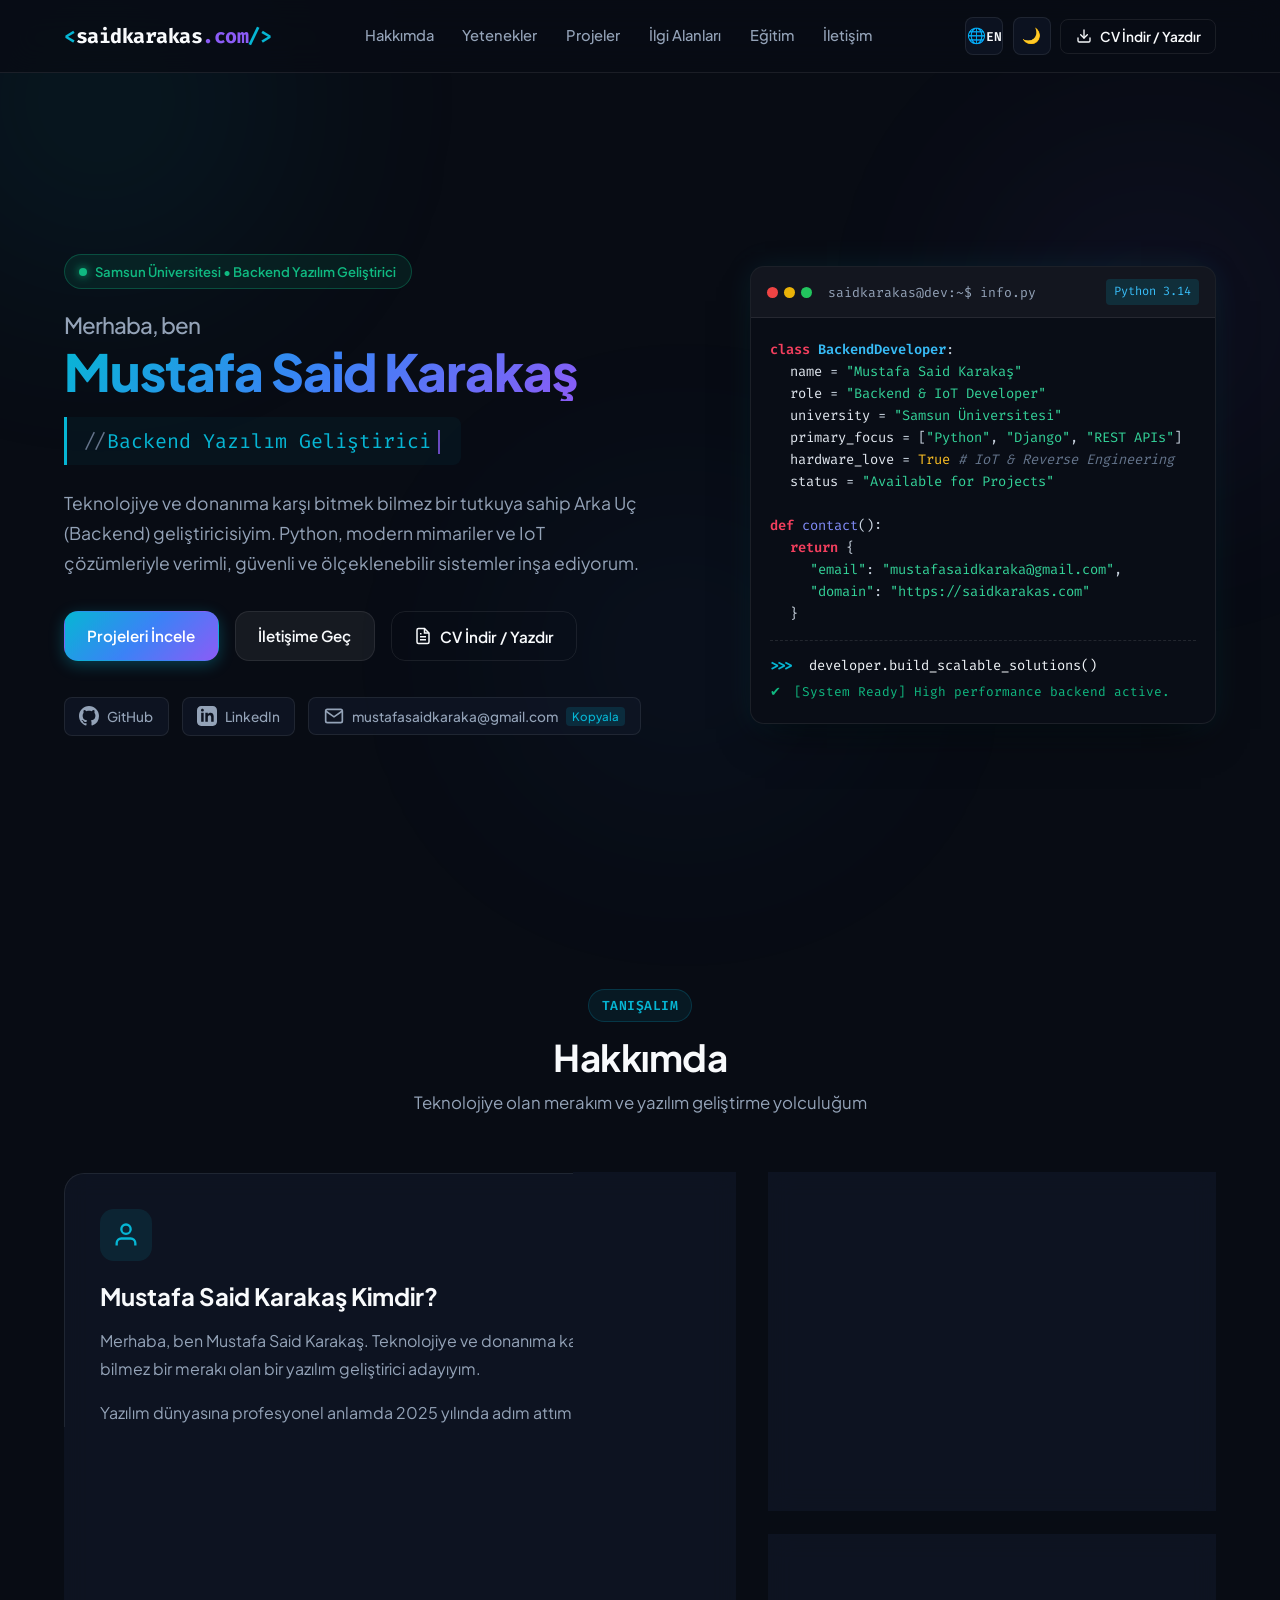
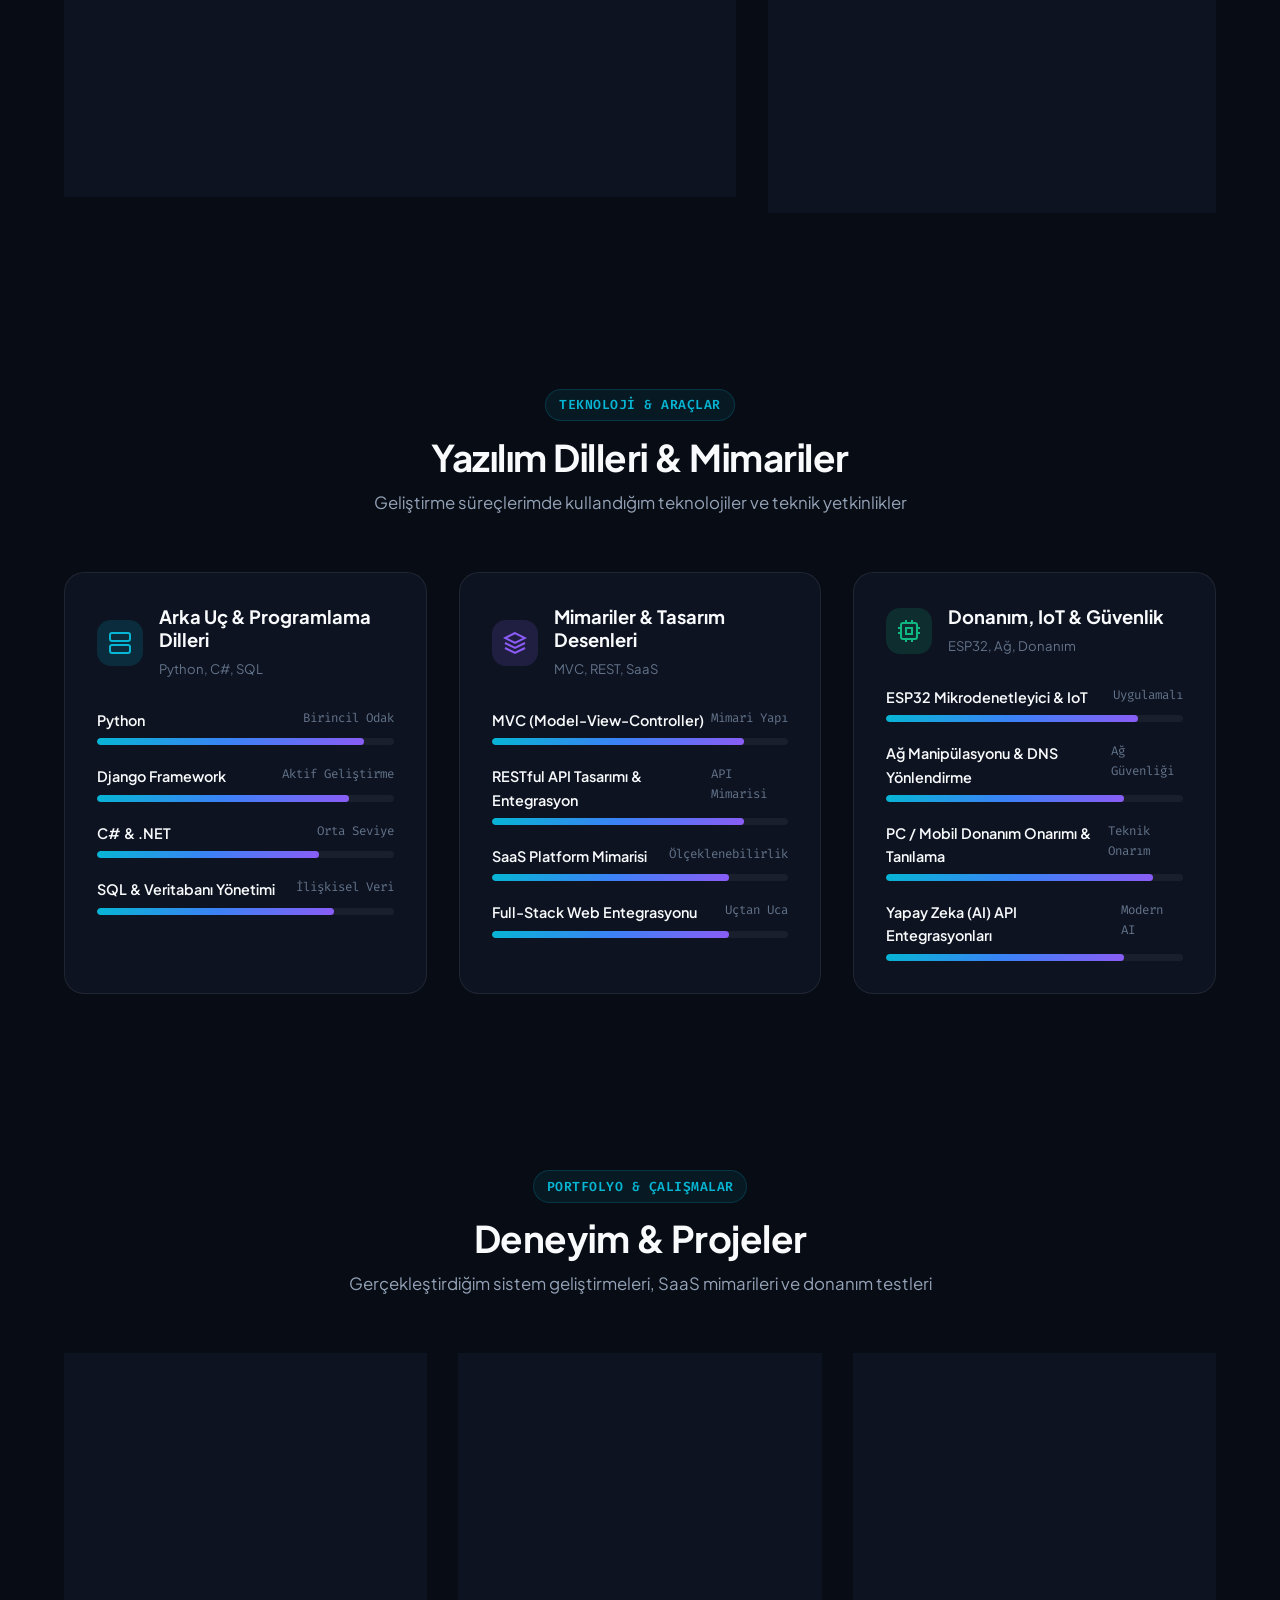
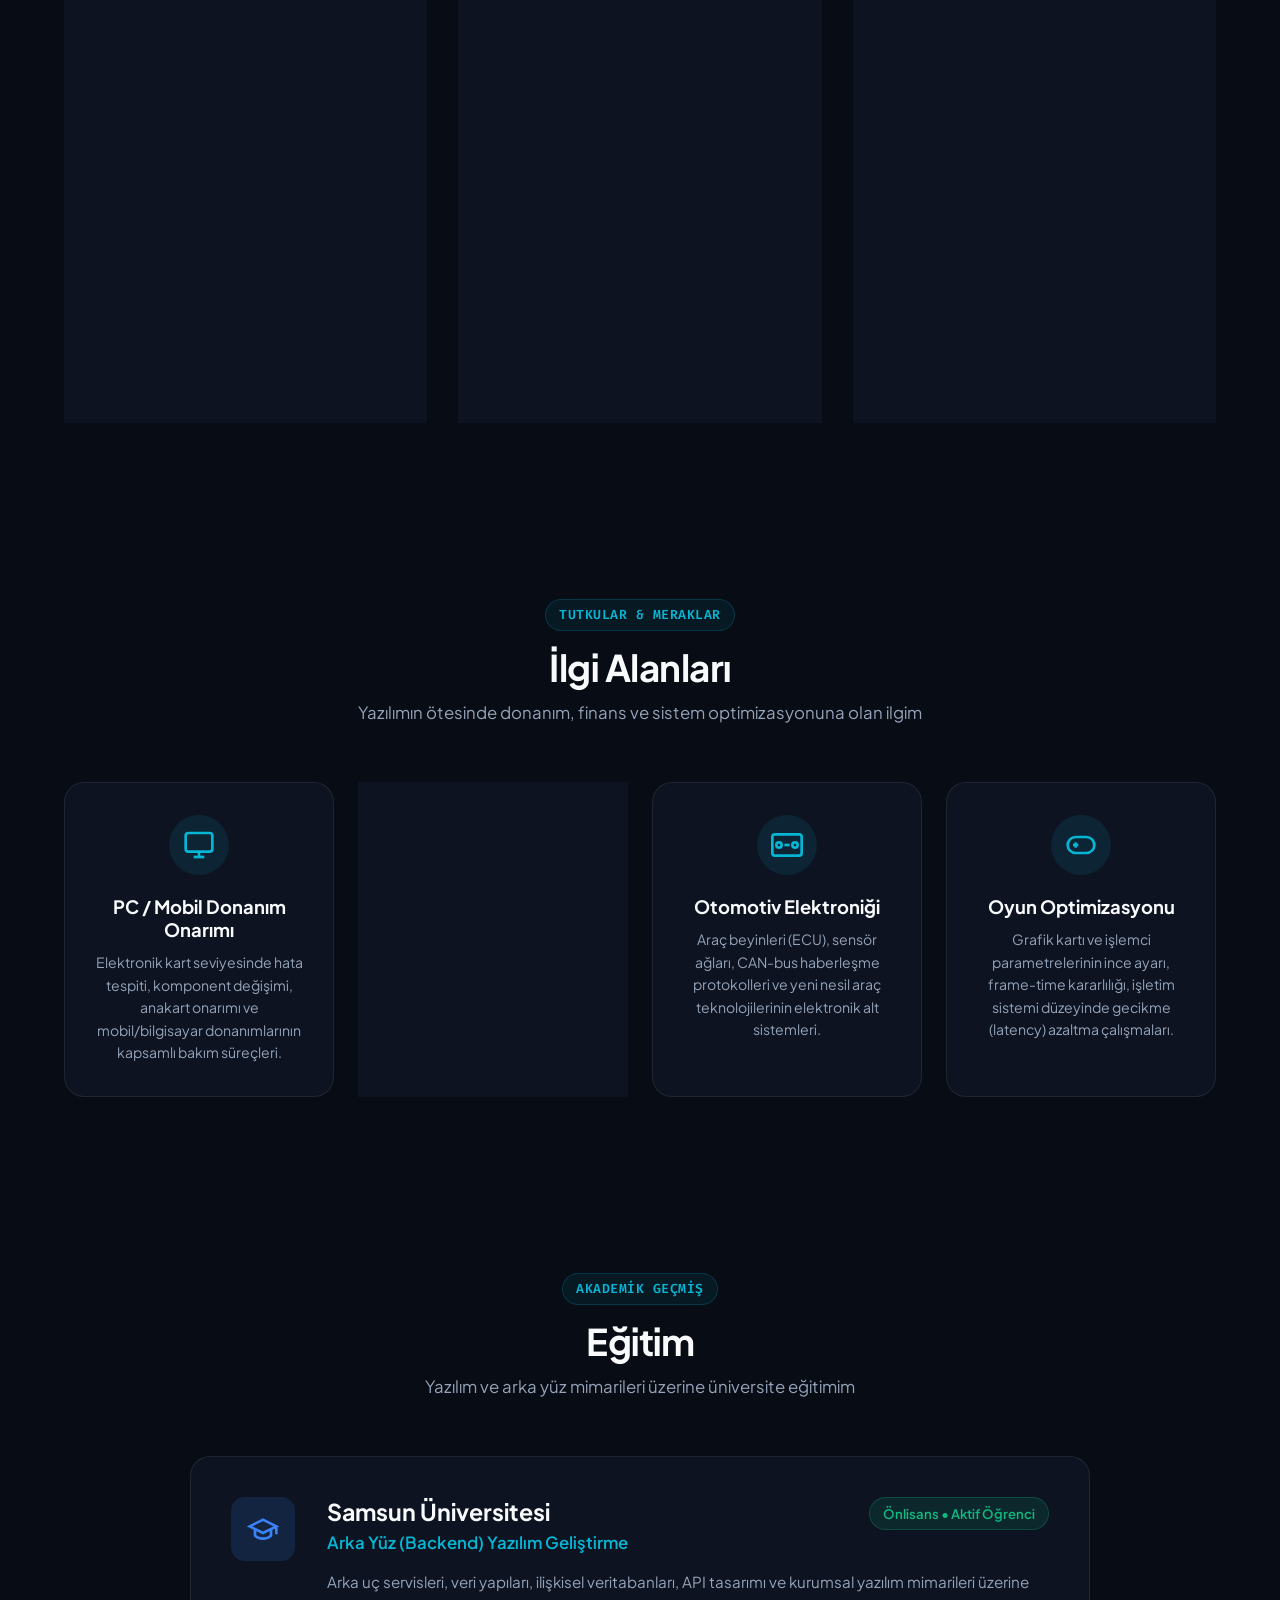
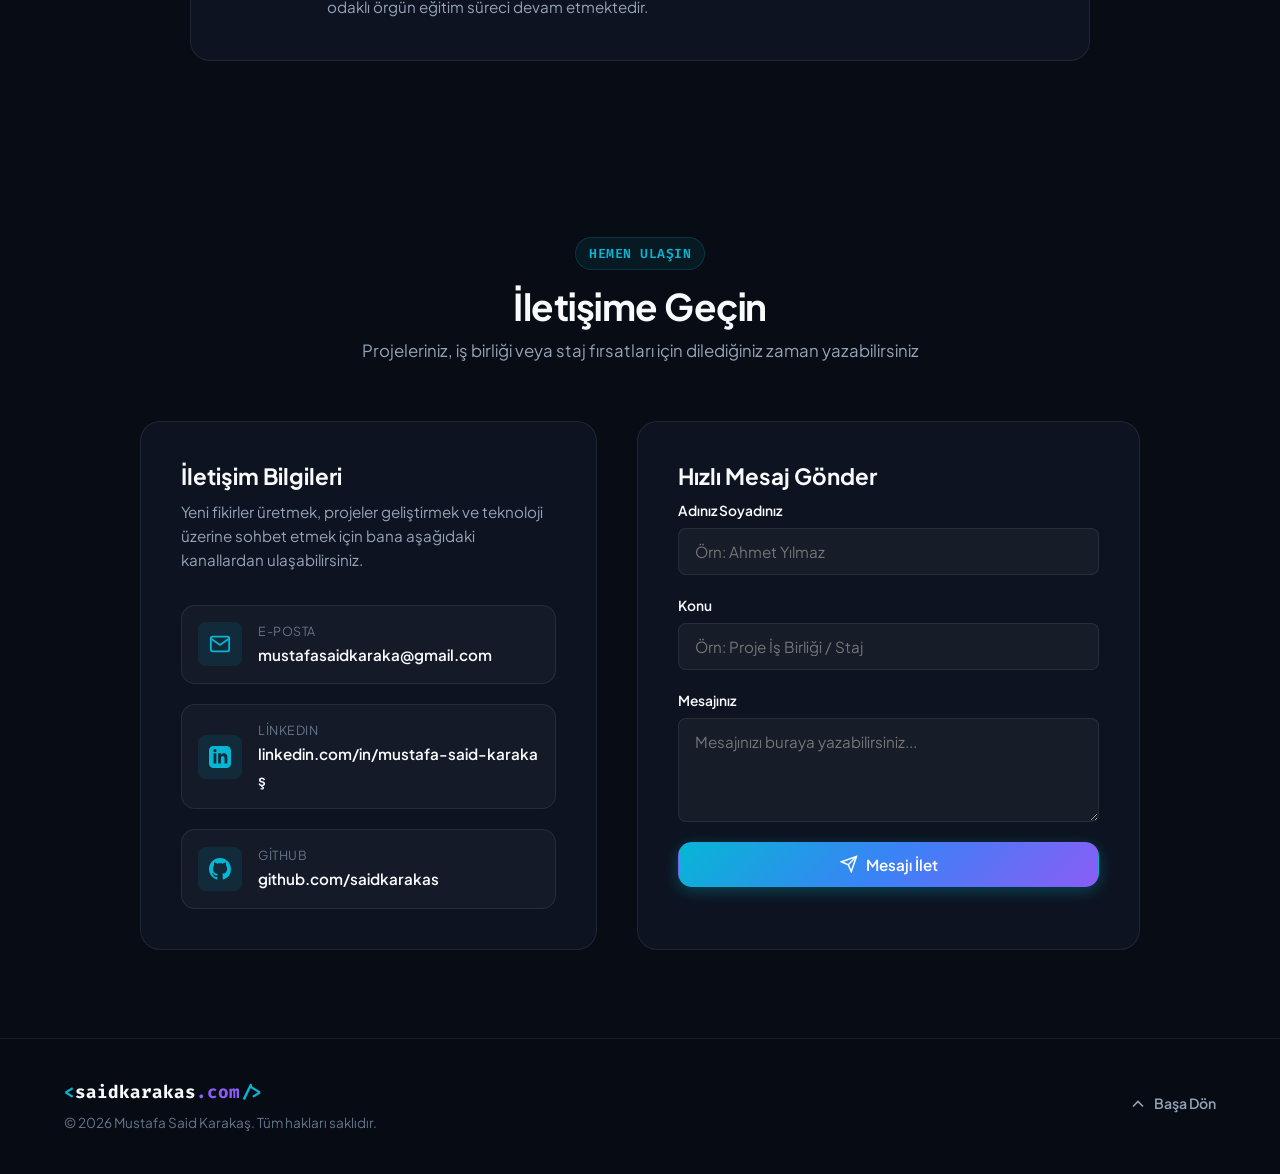
==== commit 357c8722: "seo: robots.txt, sitemap.xml, CNAME ve Schema.org JSON-LD eklendi" ====
--- a/index.html
+++ b/index.html
@@ -3,16 +3,62 @@
 <head>
   <meta charset="UTF-8">
   <meta name="viewport" content="width=device-width, initial-scale=1.0">
-  <title>Mustafa Said Karakaş | Backend Developer & Portfolyo</title>
-  <meta name="description" content="Mustafa Said Karakaş - Backend Yazılım Geliştirici, Python & Django, Donanım & IoT Meraklısı. Kişisel portfolyo ve CV web sitesi.">
-  <meta name="keywords" content="Mustafa Said Karakaş, Backend Developer, Python, Django, Samsun Üniversitesi, IoT, ESP32, SaaS, Portfolio, CV">
+  <title>Mustafa Said Karakaş | Backend Developer &amp; Portfolyo | saidkarakas.com</title>
+  <meta name="description" content="Mustafa Said Karakaş (saidkarakas) - Samsun Üniversitesi Backend Yazılım Geliştirici, Python, Django, Donanım &amp; IoT Meraklısı. Kişisel portfolyo ve CV web sitesi.">
+  <meta name="keywords" content="Mustafa Said Karakaş, saidkarakas, saidkaraks, said karakas, said karakaş, Backend Developer, Python, Django, Samsun Üniversitesi, IoT, ESP32, Portfolio, CV, saidkarakas.com">
   <meta name="author" content="Mustafa Said Karakaş">
-  
-  <!-- Open Graph -->
-  <meta property="og:title" content="Mustafa Said Karakaş | Backend Developer">
-  <meta property="og:description" content="Samsun Üniversitesi Arka Yüz (Backend) Yazılım Geliştirme öğrencisi, Python & IoT geliştiricisi.">
+  <meta name="robots" content="index, follow, max-snippet:-1, max-image-preview:large, max-video-preview:-1">
+  <link rel="canonical" href="https://saidkarakas.com/">
+
+  <!-- Open Graph / Facebook -->
+  <meta property="og:site_name" content="saidkarakas.com">
+  <meta property="og:title" content="Mustafa Said Karakaş | Backend Developer &amp; Portfolyo">
+  <meta property="og:description" content="Mustafa Said Karakaş (saidkarakas) - Samsun Üniversitesi Backend Yazılım Geliştirici, Python &amp; IoT meraklısı. Kişisel web sitesi.">
   <meta property="og:type" content="website">
-  <meta property="og:url" content="https://saidkarakas.com">
+  <meta property="og:url" content="https://saidkarakas.com/">
+  <meta property="og:locale" content="tr_TR">
+
+  <!-- Twitter Card -->
+  <meta name="twitter:card" content="summary">
+  <meta name="twitter:title" content="Mustafa Said Karakaş | Backend Developer">
+  <meta name="twitter:description" content="Mustafa Said Karakaş (saidkarakas) - Backend Yazılım Geliştirici portfolyo ve CV sitesi.">
+
+  <!-- Schema.org Yapılandırılmış Veri (JSON-LD) -->
+  <script type="application/ld+json">
+  {
+    "@context": "https://schema.org",
+    "@graph": [
+      {
+        "@type": "WebSite",
+        "@id": "https://saidkarakas.com/#website",
+        "url": "https://saidkarakas.com/",
+        "name": "saidkarakas.com",
+        "description": "Mustafa Said Karakaş Kişisel Portfolyo ve CV Web Sitesi",
+        "publisher": {
+          "@id": "https://saidkarakas.com/#person"
+        },
+        "inLanguage": "tr"
+      },
+      {
+        "@type": "Person",
+        "@id": "https://saidkarakas.com/#person",
+        "name": "Mustafa Said Karakaş",
+        "alternateName": ["saidkarakas", "Said Karakaş", "saidkaraks", "Mustafa Said Karakas"],
+        "url": "https://saidkarakas.com/",
+        "jobTitle": "Backend Developer",
+        "description": "Samsun Üniversitesi Backend Yazılım Geliştirme öğrencisi, Python & IoT geliştiricisi.",
+        "alumniOf": {
+          "@type": "EducationalOrganization",
+          "name": "Samsun Üniversitesi"
+        },
+        "sameAs": [
+          "https://github.com/saidkarakas",
+          "https://linkedin.com/in/mustafa-said-karakaş"
+        ]
+      }
+    ]
+  }
+  </script>
 
   <!-- Favicon -->
   <link rel="icon" type="image/svg+xml" href="favicon.svg">
